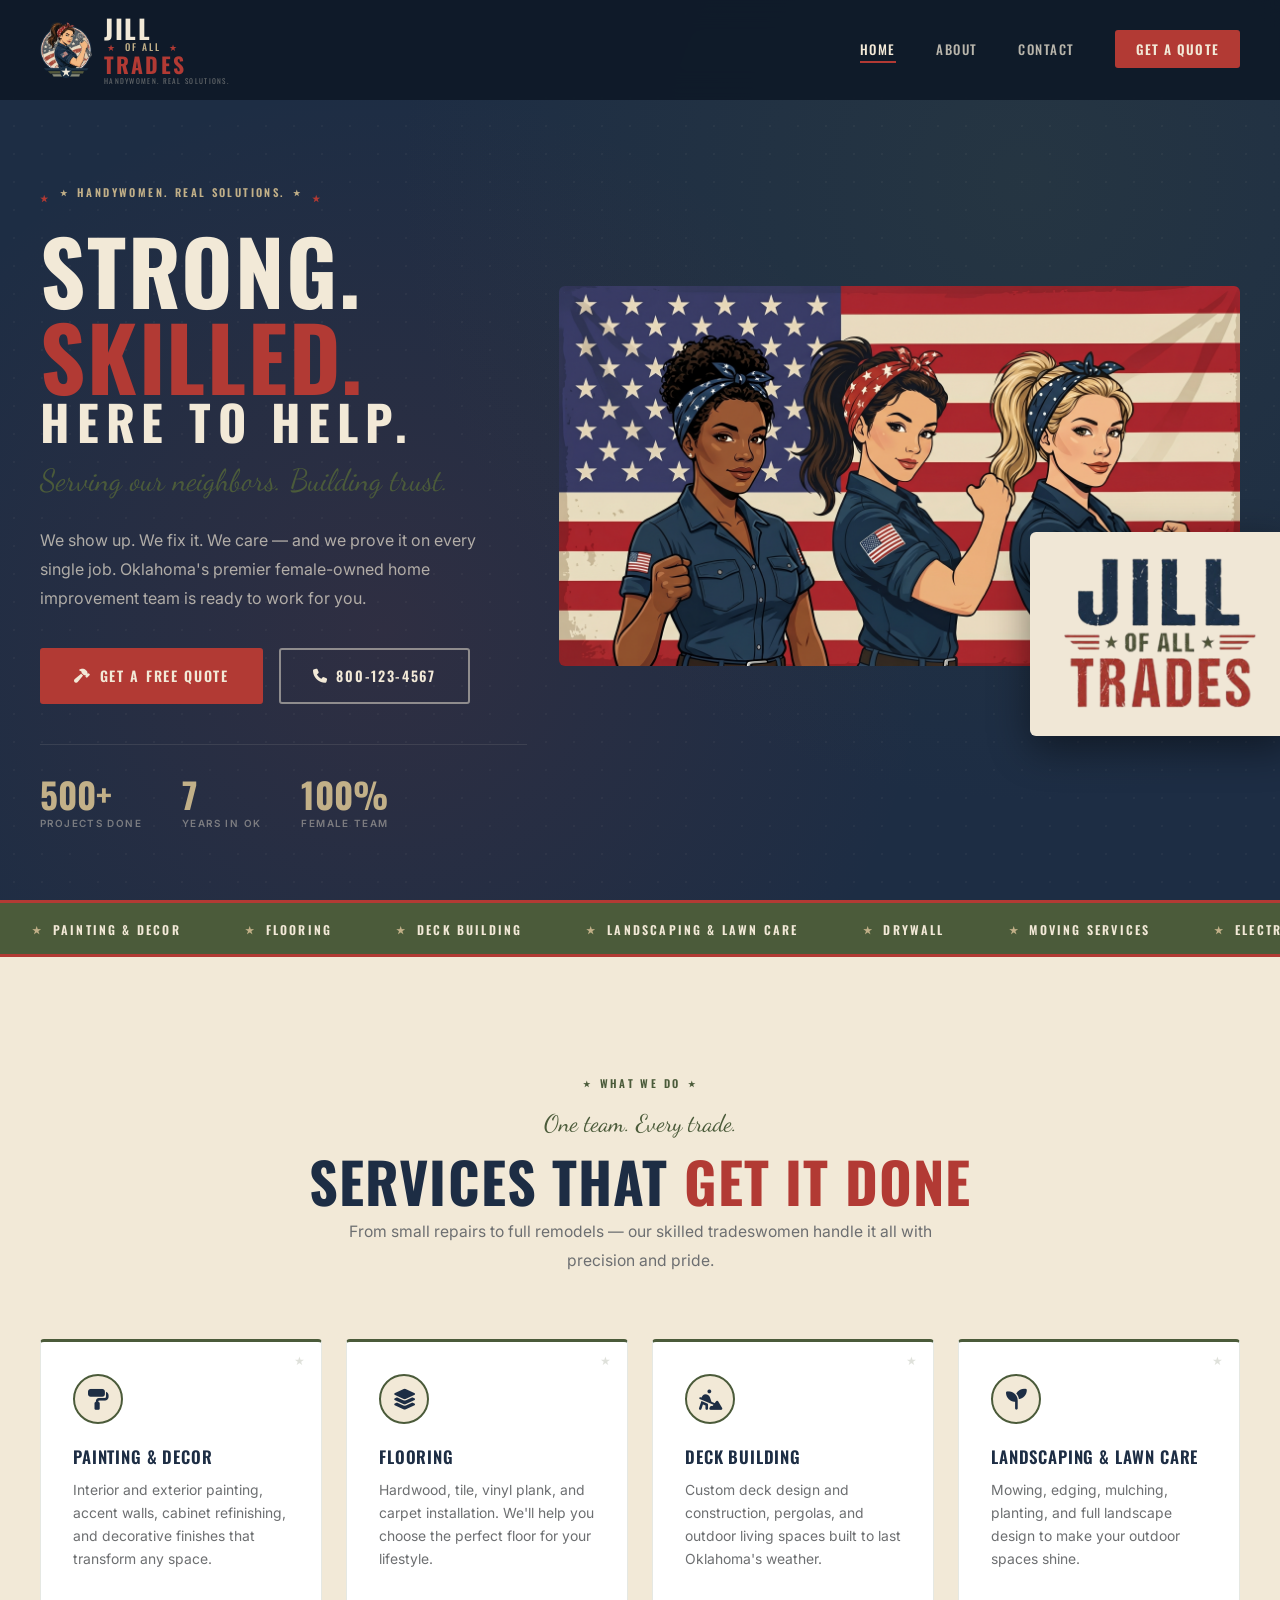
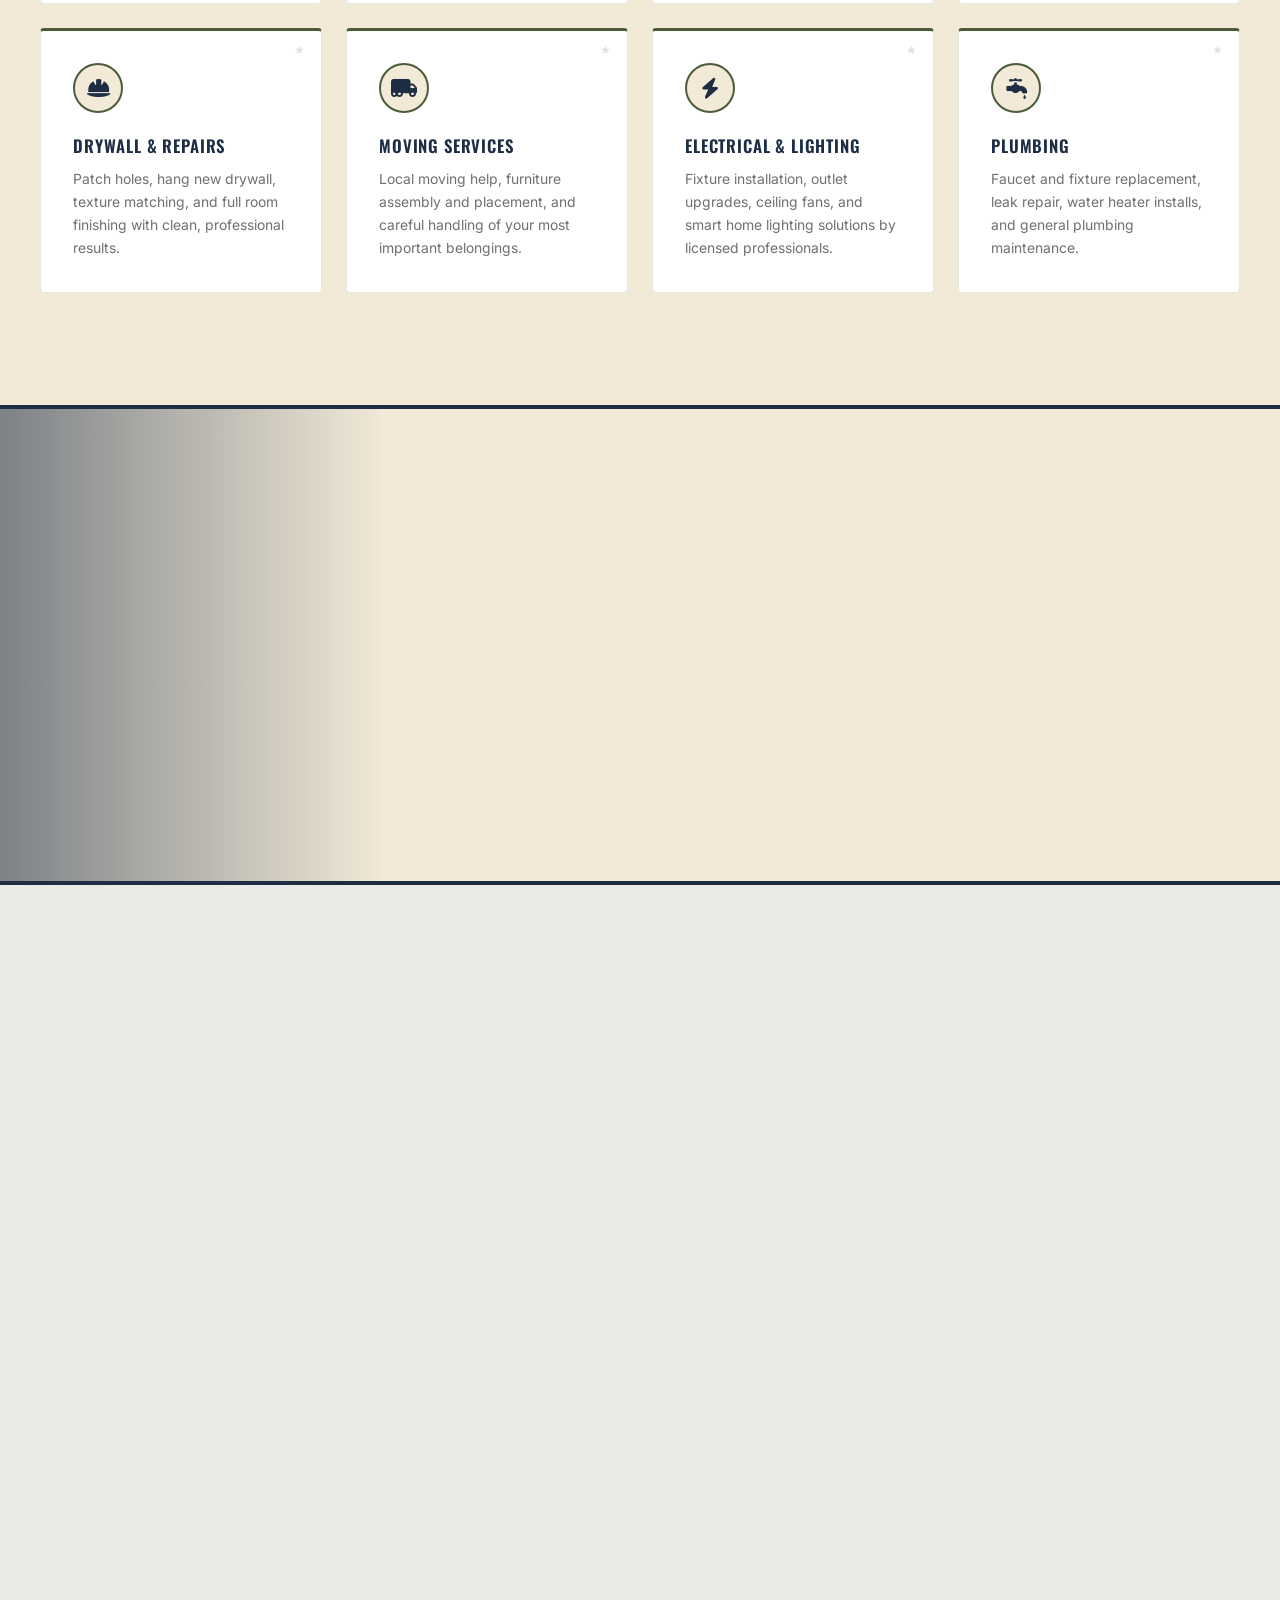
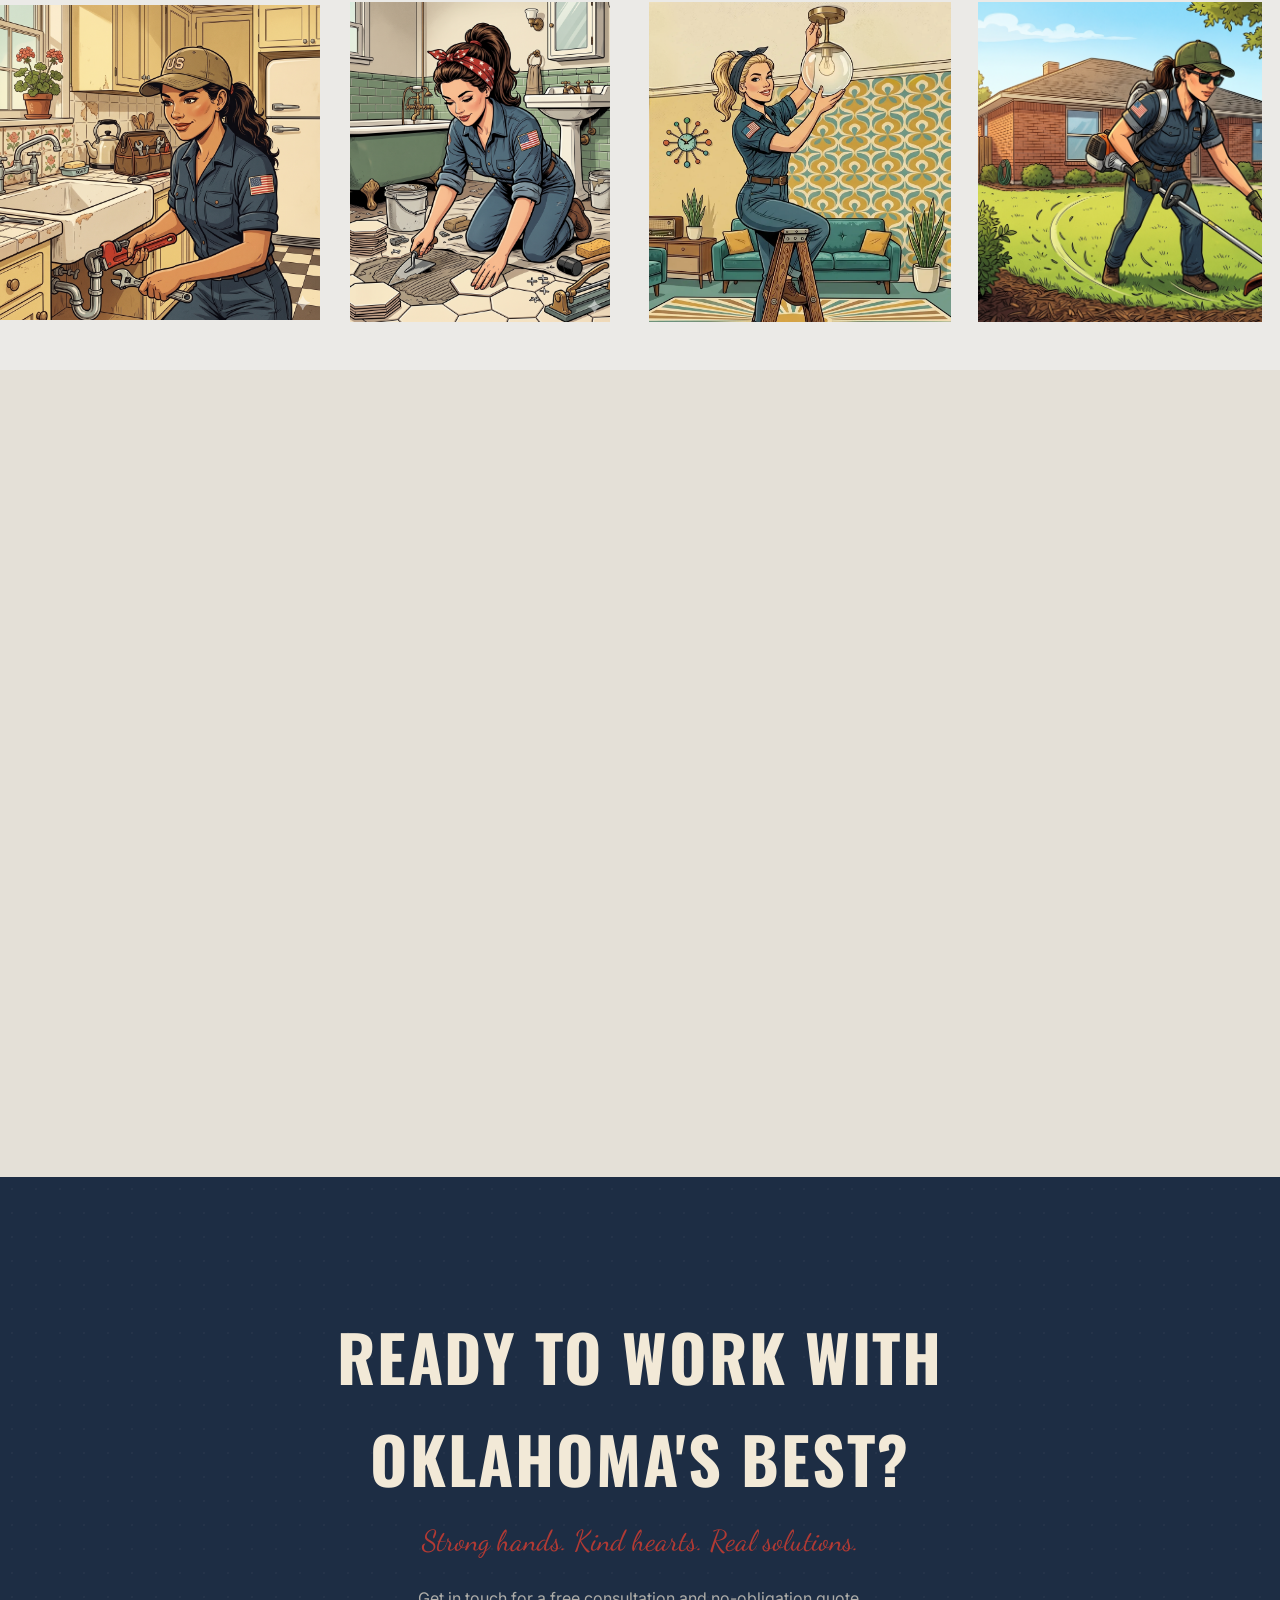
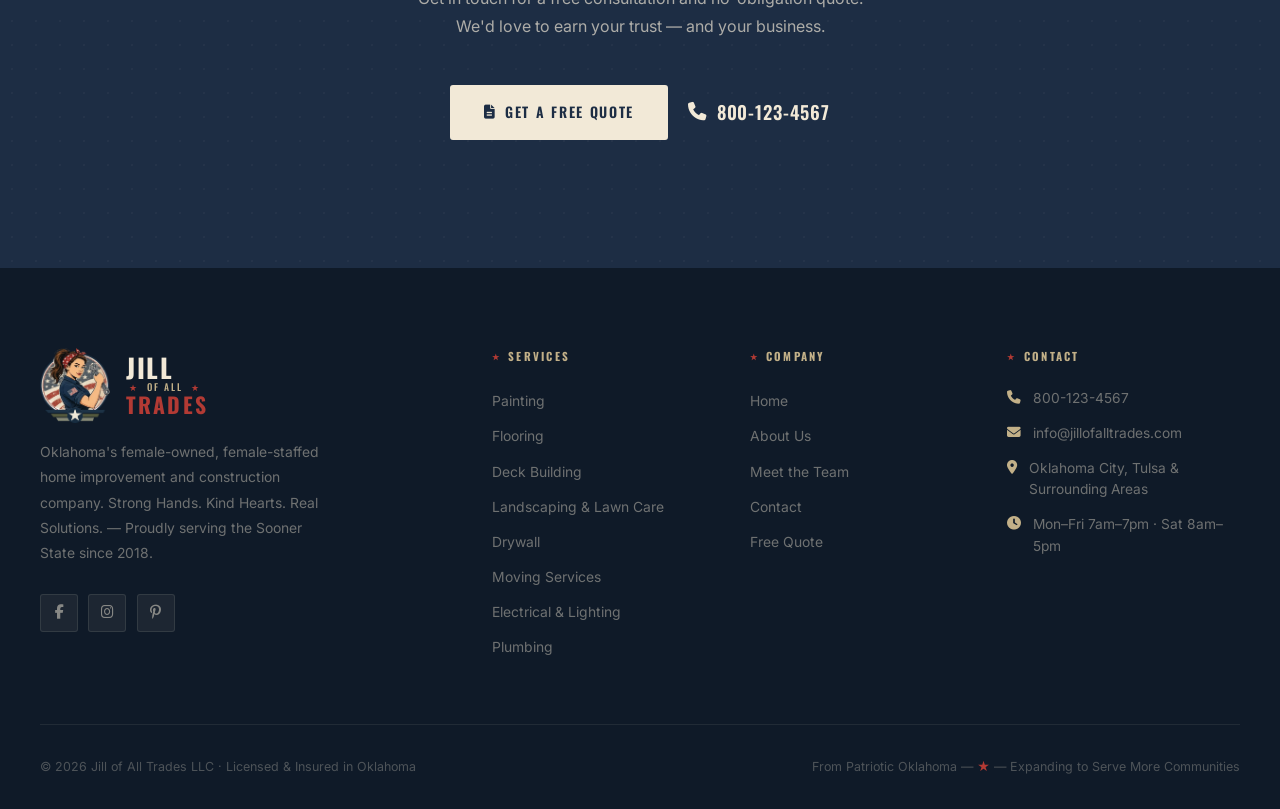
==== index.html @ 071dc2b2 "Initial commit — Jill of All Trades website Three-page static site (Home, About, Contact) with full " ====
<!DOCTYPE html>
<html lang="en">
<head>
  <meta charset="UTF-8">
  <meta name="viewport" content="width=device-width, initial-scale=1.0">
  <title>Jill of All Trades | Oklahoma's Female-Owned Home Improvement Company</title>
  <meta name="description" content="Oklahoma's female-owned, female-staffed home improvement and handywoman company. Painting, flooring, landscaping, electrical, and more. Strong Hands. Kind Hearts. Real Solutions.">
  <link rel="preconnect" href="https://fonts.googleapis.com">
  <link rel="preconnect" href="https://fonts.gstatic.com" crossorigin>
  <link href="https://fonts.googleapis.com/css2?family=Oswald:wght@400;500;600;700&family=Dancing+Script:wght@700&family=Inter:wght@300;400;500;600;700&display=swap" rel="stylesheet">
  <link rel="stylesheet" href="https://cdnjs.cloudflare.com/ajax/libs/font-awesome/6.5.0/css/all.min.css">
  <link rel="stylesheet" href="styles.css">
</head>
<body>

  <!-- NAV -->
  <nav id="navbar">
    <div class="nav-container">
      <div class="nav-brand">
        <img src="assets/Logo on Transparent.png" alt="Jill of All Trades" class="nav-logo-img">
        <a href="index.html" class="logo">
          <span class="logo-jill">JILL</span>
          <span class="logo-of-all"><span class="s">★</span> OF ALL <span class="s">★</span></span>
          <span class="logo-trades">TRADES</span>
          <span class="logo-tag">Handywomen. Real Solutions.</span>
        </a>
      </div>
      <button class="hamburger" id="hamburger" aria-label="Toggle menu">
        <span></span><span></span><span></span>
      </button>
      <ul class="nav-links" id="navLinks">
        <li><a href="index.html">Home</a></li>
        <li><a href="about.html">About</a></li>
        <li><a href="contact.html">Contact</a></li>
        <li><a href="contact.html" class="btn-nav">Get a Quote</a></li>
      </ul>
    </div>
  </nav>

  <!-- HERO -->
  <section class="hero">
    <div class="hero-inner">
      <div class="hero-text animate-on-scroll from-left">
        <div class="hero-eyebrow"><span class="section-label">Handywomen. Real Solutions.</span></div>
        <h1>Strong.<span class="r">Skilled.</span><span class="g">Here to Help.</span></h1>
        <div class="hero-script">Serving our neighbors. Building trust.</div>
        <p class="hero-sub">We show up. We fix it. We care — and we prove it on every single job. Oklahoma's premier female-owned home improvement team is ready to work for you.</p>
        <div class="hero-actions">
          <a href="contact.html" class="btn btn-primary"><i class="fa-solid fa-hammer"></i> Get a Free Quote</a>
          <a href="tel:8001234567" class="btn btn-outline"><i class="fa-solid fa-phone"></i> 800-123-4567</a>
        </div>
        <div class="hero-stats">
          <div class="hero-stat">
            <span class="num" data-target="500" data-suffix="+">500+</span>
            <span class="label">Projects Done</span>
          </div>
          <div class="hero-stat">
            <span class="num" data-target="7" data-suffix="">7</span>
            <span class="label">Years in OK</span>
          </div>
          <div class="hero-stat">
            <span class="num" data-target="100" data-suffix="%">100%</span>
            <span class="label">Female Team</span>
          </div>
        </div>
      </div>
      <div class="hero-image">
        <img src="assets/team.png" alt="Jill of All Trades — Handywomen. Real Solutions.">
        <img src="assets/Hero-2.png" alt="Jill of All Trades" class="hero-img-secondary">
      </div>
    </div>
  </section>

  <!-- TICKER -->
  <div class="ticker-wrap" aria-hidden="true">
    <div class="ticker-track">
      <span class="ticker-item"><span class="ticker-star">★</span> Painting &amp; Decor</span>
      <span class="ticker-item"><span class="ticker-star">★</span> Flooring</span>
      <span class="ticker-item"><span class="ticker-star">★</span> Deck Building</span>
      <span class="ticker-item"><span class="ticker-star">★</span> Landscaping &amp; Lawn Care</span>
      <span class="ticker-item"><span class="ticker-star">★</span> Drywall</span>
      <span class="ticker-item"><span class="ticker-star">★</span> Moving Services</span>
      <span class="ticker-item"><span class="ticker-star">★</span> Electrical &amp; Lighting</span>
      <span class="ticker-item"><span class="ticker-star">★</span> Plumbing</span>
      <span class="ticker-item"><span class="ticker-star">★</span> Painting &amp; Decor</span>
      <span class="ticker-item"><span class="ticker-star">★</span> Flooring</span>
      <span class="ticker-item"><span class="ticker-star">★</span> Deck Building</span>
      <span class="ticker-item"><span class="ticker-star">★</span> Landscaping &amp; Lawn Care</span>
      <span class="ticker-item"><span class="ticker-star">★</span> Drywall</span>
      <span class="ticker-item"><span class="ticker-star">★</span> Moving Services</span>
      <span class="ticker-item"><span class="ticker-star">★</span> Electrical &amp; Lighting</span>
      <span class="ticker-item"><span class="ticker-star">★</span> Plumbing</span>
    </div>
  </div>

  <!-- SERVICES -->
  <section class="section section-ivory" id="services">
    <div class="section-inner">
      <div class="section-header center animate-on-scroll">
        <span class="section-label">What We Do</span>
        <div class="section-script">One team. Every trade.</div>
        <h2 class="section-title">Services That <span class="accent">Get It Done</span></h2>
        <p class="section-desc">From small repairs to full remodels — our skilled tradeswomen handle it all with precision and pride.</p>
      </div>
      <div class="services-grid">
        <div class="service-card animate-on-scroll delay-1">
          <div class="service-icon"><i class="fa-solid fa-paint-roller"></i></div>
          <h3>Painting &amp; Decor</h3>
          <p>Interior and exterior painting, accent walls, cabinet refinishing, and decorative finishes that transform any space.</p>
        </div>
        <div class="service-card animate-on-scroll delay-2">
          <div class="service-icon"><i class="fa-solid fa-layer-group"></i></div>
          <h3>Flooring</h3>
          <p>Hardwood, tile, vinyl plank, and carpet installation. We'll help you choose the perfect floor for your lifestyle.</p>
        </div>
        <div class="service-card animate-on-scroll delay-3">
          <div class="service-icon"><i class="fa-solid fa-person-digging"></i></div>
          <h3>Deck Building</h3>
          <p>Custom deck design and construction, pergolas, and outdoor living spaces built to last Oklahoma's weather.</p>
        </div>
        <div class="service-card animate-on-scroll delay-4">
          <div class="service-icon"><i class="fa-solid fa-seedling"></i></div>
          <h3>Landscaping &amp; Lawn Care</h3>
          <p>Mowing, edging, mulching, planting, and full landscape design to make your outdoor spaces shine.</p>
        </div>
        <div class="service-card animate-on-scroll delay-1">
          <div class="service-icon"><i class="fa-solid fa-helmet-safety"></i></div>
          <h3>Drywall &amp; Repairs</h3>
          <p>Patch holes, hang new drywall, texture matching, and full room finishing with clean, professional results.</p>
        </div>
        <div class="service-card animate-on-scroll delay-2">
          <div class="service-icon"><i class="fa-solid fa-truck-moving"></i></div>
          <h3>Moving Services</h3>
          <p>Local moving help, furniture assembly and placement, and careful handling of your most important belongings.</p>
        </div>
        <div class="service-card animate-on-scroll delay-3">
          <div class="service-icon"><i class="fa-solid fa-bolt"></i></div>
          <h3>Electrical &amp; Lighting</h3>
          <p>Fixture installation, outlet upgrades, ceiling fans, and smart home lighting solutions by licensed professionals.</p>
        </div>
        <div class="service-card animate-on-scroll delay-4">
          <div class="service-icon"><i class="fa-solid fa-faucet-drip"></i></div>
          <h3>Plumbing</h3>
          <p>Faucet and fixture replacement, leak repair, water heater installs, and general plumbing maintenance.</p>
        </div>
      </div>
    </div>
  </section>

  <!-- SERVICE MASCOTS BAND -->
  <div class="mascots-band" style="background-image:url('assets/tile.png');">
    <div class="mascots-overlay"></div>
  </div>

  <!-- WHY US -->
  <section class="section section-navy" id="why" style="background:#EBEAE7;">
    <div class="section-inner">
      <div class="section-header center animate-on-scroll">
        <span class="section-label" style="color:#19283B;">Why Jill?</span>
        <div class="section-script" style="color:#19283B;">We're not just another contractor.</div>
        <h2 class="section-title"><span style="color:#484D33;">Strong Hands. </span><span class="accent">Kind Hearts.</span></h2>
        <p class="section-desc" style="color:#484D33;">Tired of contractors who ghost, overcharge, and talk over you? We're different — and we prove it on every single job.</p>
      </div>
      <div class="pillars-grid">
        <div class="pillar animate-on-scroll delay-1">
          <div class="pillar-icon"><i class="fa-solid fa-shield-heart"></i></div>
          <h3 style="color:#19283B;">We Show Up</h3>
          <p style="color:#484D33;">On time, every time. No ghosting, no excuses. When Jill commits, Jill delivers — that's our promise to every neighbor we serve.</p>
        </div>
        <div class="pillar animate-on-scroll delay-2">
          <div class="pillar-icon"><i class="fa-solid fa-award"></i></div>
          <h3 style="color:#19283B;">We Fix It Right</h3>
          <p style="color:#484D33;">Skilled, trained tradeswomen who take deep pride in precision work. Quality isn't a bonus — it's our baseline.</p>
        </div>
        <div class="pillar animate-on-scroll delay-3">
          <div class="pillar-icon"><i class="fa-solid fa-star"></i></div>
          <h3 style="color:#19283B;">We Care</h3>
          <p style="color:#484D33;">Honest quotes, clear timelines, zero surprises. We treat your home and your budget with genuine respect.</p>
        </div>
      </div>
    </div>
  </section>

  <!-- PHOTO STRIP -->
  <div class="photo-strip" aria-hidden="true">
    <div class="photo-item">
      <img src="assets/plumbing repairs.png" alt="Plumbing Repairs" loading="lazy">
      <div class="photo-overlay"><span>Plumbing Repairs</span></div>
    </div>
    <div class="photo-item">
      <img src="assets/construction.png" alt="Construction &amp; Remodeling" loading="lazy">
      <div class="photo-overlay"><span>Construction &amp; Remodeling</span></div>
    </div>
    <div class="photo-item">
      <img src="assets/elec.png" alt="Lighting &amp; Electrical" loading="lazy">
      <div class="photo-overlay"><span>Lighting &amp; Electrical</span></div>
    </div>
    <div class="photo-item">
      <img src="assets/landscape image 2.png" alt="Landscaping &amp; Mowing" loading="lazy">
      <div class="photo-overlay"><span>Landscaping &amp; Mowing</span></div>
    </div>
  </div>

  <!-- TESTIMONIALS -->
  <section class="section testimonials-section" id="reviews" style="background:#E4E0D7;">
    <div class="section-inner">
      <div class="section-header center animate-on-scroll">
        <span class="section-label">Reviews</span>
        <div class="section-script">Don't take our word for it.</div>
        <h2 class="section-title">Oklahoma <span class="accent">Loves</span> Jill</h2>
        <p class="section-desc">Real reviews from real neighbors. We earn every star.</p>
      </div>
      <div class="testimonials-grid">
        <div class="testimonial-card animate-on-scroll delay-1">
          <div class="stars">★★★★★</div>
          <blockquote>"I hired Jill of All Trades to repaint my entire house interior and refinish my kitchen cabinets. The team was on time every single day, cleaned up after themselves, and the results were absolutely stunning. I'll never call anyone else."</blockquote>
          <div class="testimonial-author">
            <div class="author-avatar">SR</div>
            <div class="author-info">
              <div class="name">Sandra R.</div>
              <div class="location">Edmond, OK</div>
            </div>
          </div>
        </div>
        <div class="testimonial-card animate-on-scroll delay-2">
          <div class="stars">★★★★★</div>
          <blockquote>"As a single woman, I always felt talked down to by contractors. Not with Jill's team. They explained everything, gave me a fair quote, and did incredible work on my deck and landscaping. I felt respected from start to finish."</blockquote>
          <div class="testimonial-author">
            <div class="author-avatar">TM</div>
            <div class="author-info">
              <div class="name">Tanya M.</div>
              <div class="location">Oklahoma City, OK</div>
            </div>
          </div>
        </div>
        <div class="testimonial-card animate-on-scroll delay-3">
          <div class="stars">★★★★★</div>
          <blockquote>"My 78-year-old mother needed a lot of repairs done after a pipe burst. Jill of All Trades came out the next day, handled everything — plumbing, drywall, flooring — and treated my mom like family. These women are the real deal."</blockquote>
          <div class="testimonial-author">
            <div class="author-avatar">KL</div>
            <div class="author-info">
              <div class="name">Kevin L.</div>
              <div class="location">Norman, OK</div>
            </div>
          </div>
        </div>
      </div>
    </div>
  </section>

  <!-- CTA BANNER -->
  <section class="cta-banner">
    <div class="cta-banner-bg cta-banner-bg--home" style="background-image:url('assets/bottom banner.png');"></div>
    <div class="section-inner">
      <div class="cta-banner-content animate-on-scroll">
        <h2>Ready to Work With<br>Oklahoma's Best?</h2>
        <span class="cta-script" style="color:var(--red);">Strong hands. Kind hearts. Real solutions.</span>
        <p>Get in touch for a free consultation and no-obligation quote. We'd love to earn your trust — and your business.</p>
        <div class="cta-actions">
          <a href="contact.html" class="btn btn-ivory"><i class="fa-solid fa-file-lines"></i> Get a Free Quote</a>
          <a href="tel:8001234567" class="phone-link"><i class="fa-solid fa-phone"></i> 800-123-4567</a>
        </div>
      </div>
    </div>
  </section>

  <!-- FOOTER -->
  <footer>
    <div class="footer-inner">
      <div class="footer-grid">
        <div class="footer-brand">
          <div class="footer-logo-row">
            <img src="assets/Logo on Transparent.png" alt="Jill of All Trades" class="footer-brand-img">
            <a href="index.html" class="logo">
              <span class="logo-jill">JILL</span>
              <span class="logo-of-all"><span class="s">★</span> OF ALL <span class="s">★</span></span>
              <span class="logo-trades">TRADES</span>
            </a>
          </div>
          <p>Oklahoma's female-owned, female-staffed home improvement and construction company. Strong Hands. Kind Hearts. Real Solutions. — Proudly serving the Sooner State since 2018.</p>
          <div class="social-links">
            <a href="#" class="social-link" aria-label="Facebook"><i class="fab fa-facebook-f"></i></a>
            <a href="#" class="social-link" aria-label="Instagram"><i class="fab fa-instagram"></i></a>
            <a href="#" class="social-link" aria-label="Pinterest"><i class="fab fa-pinterest-p"></i></a>
          </div>
        </div>
        <div class="footer-col">
          <h4>Services</h4>
          <ul>
            <li><a href="contact.html">Painting</a></li>
            <li><a href="contact.html">Flooring</a></li>
            <li><a href="contact.html">Deck Building</a></li>
            <li><a href="contact.html">Landscaping &amp; Lawn Care</a></li>
            <li><a href="contact.html">Drywall</a></li>
            <li><a href="contact.html">Moving Services</a></li>
            <li><a href="contact.html">Electrical &amp; Lighting</a></li>
            <li><a href="contact.html">Plumbing</a></li>
          </ul>
        </div>
        <div class="footer-col">
          <h4>Company</h4>
          <ul>
            <li><a href="index.html">Home</a></li>
            <li><a href="about.html">About Us</a></li>
            <li><a href="about.html#team">Meet the Team</a></li>
            <li><a href="contact.html">Contact</a></li>
            <li><a href="contact.html">Free Quote</a></li>
          </ul>
        </div>
        <div class="footer-col">
          <h4>Contact</h4>
          <div class="footer-contact-item"><i class="fa-solid fa-phone"></i><a href="tel:8001234567">800-123-4567</a></div>
          <div class="footer-contact-item"><i class="fa-solid fa-envelope"></i><a href="mailto:info@jillofalltrades.com">info@jillofalltrades.com</a></div>
          <div class="footer-contact-item"><i class="fa-solid fa-location-dot"></i><span>Oklahoma City, Tulsa &amp; Surrounding Areas</span></div>
          <div class="footer-contact-item"><i class="fa-solid fa-clock"></i><span>Mon–Fri 7am–7pm · Sat 8am–5pm</span></div>
        </div>
      </div>
      <div class="footer-bottom">
        <p>© 2026 Jill of All Trades LLC · Licensed &amp; Insured in Oklahoma</p>
        <p>From Patriotic Oklahoma — <span style="color:var(--red)">★</span> — Expanding to Serve More Communities</p>
      </div>
    </div>
  </footer>

  <script src="script.js"></script>
</body>
</html>
---- styles.css ----
@import url('https://fonts.googleapis.com/css2?family=Oswald:wght@400;500;600;700&family=Dancing+Script:wght@700&family=Inter:wght@300;400;500;600;700&display=swap');

:root {
  --red:       #B23A34;
  --red-dark:  #8E2E29;
  --navy:      #1D2D44;
  --navy-dark: #0F1A28;
  --green:     #4B5B3A;
  --green-dk:  #374428;
  --ivory:     #F2E9D7;
  --sand:      #C2B088;
  --gray:      #6D6F71;
  --white:     #FFFFFF;
  --dark:      #1A1A1A;
  --radius: 4px;
  --shadow: 0 4px 20px rgba(0,0,0,0.14);
  --shadow-lg: 0 12px 40px rgba(0,0,0,0.24);
  --transition: all 0.32s cubic-bezier(0.4, 0, 0.2, 1);
}

*, *::before, *::after { margin: 0; padding: 0; box-sizing: border-box; }
html { scroll-behavior: smooth; }
body { font-family: 'Inter', sans-serif; color: var(--dark); background: var(--ivory); overflow-x: hidden; line-height: 1.6; }

@keyframes kenBurns { from { transform:scale(1.08); } to { transform:scale(1); } }

/* ===== ANIMATIONS ===== */
@keyframes fadeInUp   { from { opacity:0; transform:translateY(36px); } to { opacity:1; transform:translateY(0); } }
@keyframes fadeInLeft { from { opacity:0; transform:translateX(-40px); } to { opacity:1; transform:translateX(0); } }
@keyframes fadeInRight{ from { opacity:0; transform:translateX(40px); } to { opacity:1; transform:translateX(0); } }
@keyframes ticker     { from { transform:translateX(0); } to { transform:translateX(-50%); } }
@keyframes float      { 0%,100%{transform:translateY(0);} 50%{transform:translateY(-8px);} }

.animate-on-scroll { opacity:0; transform:translateY(36px); transition: opacity .75s ease, transform .75s ease; }
.animate-on-scroll.animated { opacity:1; transform:translateY(0); }
.animate-on-scroll.from-left  { transform:translateX(-40px); }
.animate-on-scroll.from-right { transform:translateX(40px); }
.animate-on-scroll.from-left.animated,
.animate-on-scroll.from-right.animated { transform:translateX(0); }
.delay-1{transition-delay:.1s} .delay-2{transition-delay:.2s} .delay-3{transition-delay:.3s}
.delay-4{transition-delay:.45s} .delay-5{transition-delay:.6s}

/* ===== DECORATIVE ===== */
.star-divider {
  display:flex; align-items:center; gap:.75rem;
  color:var(--sand); margin:1.5rem 0;
}
.star-divider::before,.star-divider::after { content:''; flex:1; height:1px; background:currentColor; opacity:.4; }
.star-divider span { font-family:'Oswald',sans-serif; font-size:.72rem; letter-spacing:.2em; white-space:nowrap; text-transform:uppercase; }

/* ===== NAVIGATION ===== */
#navbar { position:fixed; top:0; left:0; right:0; z-index:9999; transition:var(--transition); background:rgba(15,26,40,.92); backdrop-filter:blur(14px); }
.nav-container { max-width:1320px; margin:0 auto; padding:1rem 2.5rem; display:flex; align-items:center; justify-content:space-between; transition:padding .3s; }
#navbar.scrolled .nav-container { padding:.75rem 2.5rem; }
#navbar.scrolled { background:rgba(15,26,40,.98); box-shadow:0 2px 24px rgba(0,0,0,.4); }

.nav-brand { display:flex; align-items:center; gap:.75rem; }
.nav-logo-img { width:52px; height:auto; object-fit:contain; flex-shrink:0; }
.logo { display:flex; flex-direction:column; line-height:1; text-decoration:none; gap:1px; }
.logo-jill   { font-family:'Oswald',sans-serif; font-size:1.65rem; font-weight:700; color:var(--ivory); letter-spacing:.06em; line-height:1; }
.logo-of-all { font-family:'Oswald',sans-serif; font-size:.6rem; font-weight:500; color:var(--sand); letter-spacing:.22em; text-transform:uppercase; }
.logo-of-all .s { color:var(--red); margin:0 .2rem; font-size:.55rem; }
.logo-trades { font-family:'Oswald',sans-serif; font-size:1.35rem; font-weight:700; color:var(--red); letter-spacing:.1em; line-height:1; }
.logo-tag    { font-family:'Oswald',sans-serif; font-size:.45rem; color:rgba(242,233,215,.38); letter-spacing:.18em; text-transform:uppercase; }

.nav-links { list-style:none; display:flex; align-items:center; gap:2.5rem; }
.nav-links a { color:rgba(242,233,215,.75); text-decoration:none; font-family:'Oswald',sans-serif; font-size:.82rem; font-weight:500; letter-spacing:.12em; text-transform:uppercase; transition:color .3s; position:relative; }
.nav-links a::after { content:''; position:absolute; bottom:-4px; left:0; width:0; height:2px; background:var(--red); transition:width .3s; }
.nav-links a:hover,.nav-links a.active { color:var(--ivory); }
.nav-links a:hover::after,.nav-links a.active::after { width:100%; }
.btn-nav { background:var(--red)!important; color:var(--ivory)!important; padding:.55rem 1.3rem!important; border-radius:3px!important; font-family:'Oswald',sans-serif!important; font-weight:600!important; letter-spacing:.1em!important; }
.btn-nav:hover { background:var(--red-dark)!important; }
.btn-nav::after { display:none!important; }

.hamburger { display:none; flex-direction:column; gap:5px; background:none; border:none; cursor:pointer; padding:5px; z-index:10001; }
.hamburger span { display:block; width:26px; height:2px; background:var(--ivory); transition:var(--transition); transform-origin:center; }
.hamburger.open span:nth-child(1){transform:translateY(7px) rotate(45deg);}
.hamburger.open span:nth-child(2){opacity:0;}
.hamburger.open span:nth-child(3){transform:translateY(-7px) rotate(-45deg);}

/* ===== BUTTONS ===== */
.btn { display:inline-flex; align-items:center; gap:.5rem; padding:.9rem 2rem; font-family:'Oswald',sans-serif; font-weight:600; font-size:.88rem; letter-spacing:.12em; text-transform:uppercase; text-decoration:none; border-radius:3px; transition:var(--transition); cursor:pointer; border:2px solid transparent; }
.btn-primary { background:var(--red); color:var(--ivory); border-color:var(--red); }
.btn-primary:hover { background:var(--red-dark); border-color:var(--red-dark); transform:translateY(-2px); box-shadow:0 6px 20px rgba(178,58,52,.35); }
.btn-outline  { background:transparent; color:var(--ivory); border-color:rgba(242,233,215,.5); }
.btn-outline:hover  { background:var(--ivory); color:var(--navy); border-color:var(--ivory); transform:translateY(-2px); }
.btn-green    { background:var(--green); color:var(--ivory); border-color:var(--green); }
.btn-green:hover    { background:var(--green-dk); transform:translateY(-2px); }
.btn-ivory    { background:var(--ivory); color:var(--navy); border-color:var(--ivory); }
.btn-ivory:hover    { background:var(--sand); border-color:var(--sand); transform:translateY(-2px); }
.cta-banner .btn-ivory:hover { background:var(--red); border-color:var(--red); color:var(--ivory); }

/* ===== HERO ===== */
.hero { position:relative; min-height:100vh; background:var(--navy); display:flex; align-items:center; overflow:hidden; }
.hero::before { content:''; position:absolute; inset:0; background-image:radial-gradient(circle,rgba(242,233,215,.04) 1px,transparent 1px),radial-gradient(circle at 30% 70%,rgba(178,58,52,.12) 0%,transparent 50%),radial-gradient(circle at 80% 20%,rgba(75,91,58,.18) 0%,transparent 50%); background-size:28px 28px,100% 100%,100% 100%; pointer-events:none; }

.hero-inner { position:relative; z-index:2; max-width:1320px; margin:0 auto; padding:100px 2.5rem 3rem; display:grid; grid-template-columns:1fr 1.4fr; align-items:center; gap:2rem; width:100%; }

.hero-eyebrow { font-family:'Oswald',sans-serif; font-size:.7rem; font-weight:600; letter-spacing:.25em; text-transform:uppercase; color:var(--sand); margin-top:4rem; margin-bottom:.75rem; display:flex; align-items:center; gap:.6rem; animation:fadeInLeft .8s ease forwards; }
.hero-eyebrow .section-label { color:var(--sand); }
.hero-eyebrow::before,.hero-eyebrow::after { content:'★'; color:var(--red); font-size:.55rem; }

.hero h1 { font-family:'Oswald',sans-serif; font-size:clamp(3rem,7vw,5.5rem); font-weight:700; color:var(--ivory); line-height:.98; text-transform:uppercase; letter-spacing:.02em; margin-bottom:.75rem; animation:fadeInLeft .9s ease .1s both; }
.hero h1 .r { color:var(--red); display:block; }
.hero h1 .g { color:var(--ivory); display:block; font-size:.55em; letter-spacing:.14em; }

.hero-script { font-family:'Dancing Script',cursive; font-size:clamp(1.3rem,2.8vw,1.9rem); color:var(--green); margin-bottom:1.25rem; animation:fadeInLeft .9s ease .2s both; }
.hero-sub    { font-size:1rem; color:rgba(242,233,215,.68); line-height:1.8; max-width:460px; margin-bottom:2.25rem; animation:fadeInLeft .9s ease .3s both; }
.hero-actions{ display:flex; gap:1rem; flex-wrap:wrap; animation:fadeInLeft .9s ease .4s both; }

.hero-stats { display:flex; gap:2.5rem; margin-top:2.5rem; padding-top:2rem; border-top:1px solid rgba(242,233,215,.1); animation:fadeInLeft .9s ease .55s both; }
.hero-stat .num   { display:block; font-family:'Oswald',sans-serif; font-size:2.2rem; font-weight:700; color:var(--sand); line-height:1; }
.hero-stat .label { display:block; font-size:.62rem; font-weight:600; letter-spacing:.14em; text-transform:uppercase; color:rgba(242,233,215,.42); margin-top:.25rem; }

.hero-image { position:relative; display:flex; justify-content:center; align-items:flex-end; animation:fadeInRight 1s ease .15s both; overflow:visible; border-radius:6px; }
.hero-image img { width:100%; max-width:850px; object-fit:contain; height:auto; display:block; border-radius:6px; }
.hero-img-secondary { position:absolute !important; bottom:-70px !important; right:-50px !important; width:52% !important; max-width:260px !important; height:auto !important; object-fit:contain !important; object-position:initial !important; border-radius:10px; box-shadow:0 12px 40px rgba(0,0,0,.45); z-index:3; }

/* ===== TICKER ===== */
.ticker-wrap { background:var(--green); padding:.8rem 0; overflow:hidden; white-space:nowrap; border-top:3px solid var(--red); border-bottom:3px solid var(--red); }
.ticker-track { display:inline-flex; animation:ticker 32s linear infinite; }
.ticker-track:hover { animation-play-state:paused; }
.ticker-item { display:inline-flex; align-items:center; gap:.6rem; font-family:'Oswald',sans-serif; font-size:.76rem; font-weight:600; letter-spacing:.18em; text-transform:uppercase; color:var(--ivory); padding:0 2rem; }
.ticker-star { color:var(--sand); font-size:.65rem; }

/* ===== SECTION LAYOUT ===== */
.section { padding:7rem 0; }
.section-inner { max-width:1320px; margin:0 auto; padding:0 2.5rem; }

.section-label { display:inline-flex; align-items:center; gap:.45rem; font-family:'Oswald',sans-serif; font-size:.68rem; font-weight:600; letter-spacing:.22em; text-transform:uppercase; color:var(--green); margin-bottom:.75rem; }
.section-label::before,.section-label::after { content:'★'; font-size:.52rem; }

.section-title  { font-family:'Oswald',sans-serif; font-size:clamp(2.2rem,4.5vw,3.5rem); font-weight:700; color:var(--navy); line-height:1.06; text-transform:uppercase; letter-spacing:.02em; margin-bottom:.5rem; }
.section-title .accent { color:var(--red); }
.section-script { font-family:'Dancing Script',cursive; font-size:clamp(1.1rem,2.2vw,1.5rem); color:var(--green); margin-bottom:.5rem; }
.section-desc   { font-size:.98rem; color:var(--gray); max-width:600px; line-height:1.82; }
.section-header { margin-bottom:4rem; }
.section-header.center { text-align:center; }
.section-header.center .section-desc { margin:0 auto; }

.section-navy .section-title  { color:var(--ivory); }
.section-navy .section-desc   { color:rgba(242,233,215,.58); }
.section-navy .section-label  { color:var(--sand); }
.section-navy .section-label::before,.section-navy .section-label::after { color:var(--red); }
.section-navy .section-script { color:var(--sand); }
.section-ivory { background:var(--ivory); }
.section-light  { background:#EDE5CF; }

/* ===== SERVICES GRID ===== */
.services-grid { display:grid; grid-template-columns:repeat(auto-fill,minmax(270px,1fr)); gap:1.5rem; }
.service-card { background:white; border-radius:var(--radius); padding:2rem; border:1px solid rgba(75,91,58,.14); border-top:3px solid var(--green); transition:var(--transition); position:relative; overflow:hidden; }
.service-card::after { content:'★'; position:absolute; top:.75rem; right:1rem; font-size:.65rem; color:rgba(75,91,58,.18); transition:var(--transition); }
.service-card:hover { transform:translateY(-6px); box-shadow:var(--shadow-lg); border-top-color:var(--red); }
.service-card:hover::after { color:var(--red); }
.service-icon { width:50px; height:50px; background:var(--ivory); border:2px solid var(--green); border-radius:50%; display:flex; align-items:center; justify-content:center; font-size:1.3rem; color:var(--navy); margin-bottom:1.25rem; transition:var(--transition); }
.service-card:hover .service-icon { background:var(--red); border-color:var(--red); color:var(--ivory); }
.service-card h3 { font-family:'Oswald',sans-serif; font-size:1.05rem; font-weight:600; color:var(--navy); margin-bottom:.5rem; text-transform:uppercase; letter-spacing:.05em; }
.service-card p  { font-size:.87rem; color:var(--gray); line-height:1.65; }

/* ===== MASCOTS BAND ===== */
.mascots-band { position:relative; min-height:480px; overflow:hidden; border-top:4px solid var(--navy); border-bottom:4px solid var(--navy); background-size:100% auto; background-position:center center; background-attachment:fixed; }
.mascots-overlay { position:absolute; inset:0; background:linear-gradient(to right,rgba(29,45,68,.55) 0%,transparent 30%); pointer-events:none; }

/* ===== WHY US ===== */
.pillars-grid { display:grid; grid-template-columns:repeat(3,1fr); gap:3rem; }
.pillar { text-align:center; }
.pillar-icon { width:80px; height:80px; border-radius:50%; background:rgba(242,233,215,.07); border:2px solid rgba(194,176,136,.38); display:flex; align-items:center; justify-content:center; font-size:1.9rem; color:var(--sand); margin:0 auto 1.5rem; transition:var(--transition); position:relative; }
.pillar:hover .pillar-icon { background:rgba(194,176,136,.15); border-color:var(--sand); transform:scale(1.08); }
.pillar h3 { font-family:'Oswald',sans-serif; font-size:1.22rem; font-weight:700; color:var(--ivory); margin-bottom:.75rem; text-transform:uppercase; letter-spacing:.05em; }
.pillar p  { font-size:.89rem; color:rgba(242,233,215,.56); line-height:1.78; }

/* ===== PHOTO STRIP ===== */
.photo-strip { display:grid; grid-template-columns:repeat(4,1fr); overflow:hidden; padding-bottom:3rem; background:#EBEAE7; }
.photo-item { position:relative; overflow:hidden; cursor:pointer; background:#EBEAE7; height:320px; }
.photo-item img { width:100%; height:100%; object-fit:contain; transition:transform .6s ease; display:block; }
.photo-item:hover img { transform:scale(1.1); }
.photo-overlay { position:absolute; inset:0; background:linear-gradient(to top,rgba(29,45,68,.88) 0%,transparent 50%); opacity:0; transition:opacity .4s; display:flex; align-items:flex-end; padding:1.25rem 1.5rem; }
.photo-item:hover .photo-overlay { opacity:1; }
.photo-overlay span { color:var(--ivory); font-family:'Oswald',sans-serif; font-size:.9rem; font-weight:600; letter-spacing:.12em; text-transform:uppercase; }

/* ===== TESTIMONIALS ===== */
.testimonials-section { background:var(--ivory); }
.testimonials-grid { display:grid; grid-template-columns:repeat(3,1fr); gap:2rem; }
.testimonial-card { background:white; border-radius:var(--radius); padding:2.25rem 2rem; border:1px solid rgba(75,91,58,.12); border-top:3px solid var(--red); box-shadow:0 2px 12px rgba(0,0,0,.06); transition:var(--transition); position:relative; }
.testimonial-card::before { content:'"'; position:absolute; top:1rem; right:1.5rem; font-size:5rem; color:var(--ivory); font-family:Georgia,serif; line-height:1; }
.testimonial-card:hover { transform:translateY(-5px); box-shadow:var(--shadow); }
.stars { color:var(--red); font-size:.9rem; letter-spacing:.08em; margin-bottom:1rem; }
.testimonial-card blockquote { font-size:.9rem; color:#555; line-height:1.8; font-style:italic; margin-bottom:1.5rem; position:relative; z-index:1; }
.testimonial-author { display:flex; align-items:center; gap:.85rem; }
.author-avatar { width:44px; height:44px; border-radius:50%; background:linear-gradient(135deg,var(--navy),var(--green)); display:flex; align-items:center; justify-content:center; color:var(--ivory); font-family:'Oswald',sans-serif; font-weight:700; font-size:.9rem; flex-shrink:0; }
.author-info .name     { font-family:'Oswald',sans-serif; font-weight:600; font-size:.95rem; color:var(--navy); letter-spacing:.05em; }
.author-info .location { font-size:.78rem; color:var(--gray); margin-top:2px; }

/* ===== CTA BANNER ===== */
.cta-banner { position:relative; padding:8rem 0; overflow:hidden; background:var(--navy); }
.cta-banner-bg { position:absolute; inset:0; background-size:cover; background-position:center; background-attachment:fixed; opacity:.2; }
.cta-banner::before { content:''; position:absolute; inset:0; background-image:radial-gradient(circle,rgba(242,233,215,.035) 1px,transparent 1px); background-size:24px 24px; pointer-events:none; }
.cta-banner-content { position:relative; z-index:2; text-align:center; }
.cta-banner-content h2 { font-family:'Oswald',sans-serif; font-size:clamp(2.5rem,5vw,4rem); font-weight:700; color:var(--ivory); text-transform:uppercase; letter-spacing:.03em; margin-bottom:.5rem; }
.cta-script { font-family:'Dancing Script',cursive; font-size:clamp(1.2rem,2.5vw,1.8rem); color:var(--sand); margin-bottom:1.25rem; display:block; }
.cta-banner-content p { font-size:1rem; color:rgba(242,233,215,.68); max-width:480px; margin:0 auto 2.75rem; line-height:1.78; }
.cta-actions { display:flex; gap:1.25rem; justify-content:center; flex-wrap:wrap; align-items:center; }
.phone-link { display:inline-flex; align-items:center; gap:.6rem; color:var(--ivory); text-decoration:none; font-family:'Oswald',sans-serif; font-size:1.15rem; font-weight:600; letter-spacing:.05em; transition:color .3s; }
.phone-link:hover { color:var(--sand); }

/* ===== FOOTER ===== */
footer { background:var(--navy-dark); color:var(--ivory); padding:5rem 0 2rem; }
.footer-inner { max-width:1320px; margin:0 auto; padding:0 2.5rem; }
.footer-grid { display:grid; grid-template-columns:2fr 1fr 1fr 1.2fr; gap:4rem; margin-bottom:4rem; }
.footer-logo-row { display:flex; align-items:center; gap:1rem; margin-bottom:1.1rem; }
.footer-brand-img { width:70px; height:auto; object-fit:contain; flex-shrink:0; }
.footer-brand .logo { margin-bottom:0; }
.footer-brand p { font-size:.87rem; color:rgba(242,233,215,.42); line-height:1.8; max-width:280px; margin-bottom:1.75rem; }
.social-links { display:flex; gap:.65rem; }
.social-link { width:38px; height:38px; border-radius:3px; background:rgba(242,233,215,.06); border:1px solid rgba(242,233,215,.1); display:flex; align-items:center; justify-content:center; color:rgba(242,233,215,.5); text-decoration:none; font-size:.9rem; transition:var(--transition); }
.social-link:hover { background:var(--red); border-color:var(--red); color:var(--ivory); transform:translateY(-2px); }
.footer-col h4 { font-family:'Oswald',sans-serif; font-size:.7rem; font-weight:700; letter-spacing:.2em; text-transform:uppercase; color:var(--sand); margin-bottom:1.4rem; display:flex; align-items:center; gap:.45rem; }
.footer-col h4::before { content:'★'; color:var(--red); font-size:.52rem; }
.footer-col ul { list-style:none; display:flex; flex-direction:column; gap:.6rem; }
.footer-col ul a { color:rgba(242,233,215,.42); text-decoration:none; font-size:.87rem; transition:color .3s; }
.footer-col ul a:hover { color:var(--ivory); }
.footer-contact-item { display:flex; align-items:flex-start; gap:.75rem; margin-bottom:.85rem; }
.footer-contact-item i { color:var(--sand); font-size:.85rem; margin-top:3px; }
.footer-contact-item span,.footer-contact-item a { font-size:.86rem; color:rgba(242,233,215,.42); text-decoration:none; line-height:1.55; transition:color .3s; }
.footer-contact-item a:hover { color:var(--ivory); }
.footer-bottom { border-top:1px solid rgba(242,233,215,.08); padding-top:2rem; display:flex; justify-content:space-between; align-items:center; }
.footer-bottom p,.footer-bottom a { font-size:.78rem; color:rgba(242,233,215,.28); text-decoration:none; }
.footer-bottom a:hover { color:rgba(242,233,215,.6); }

/* ===== PAGE HERO ===== */
.page-hero { position:relative; height:56vh; min-height:400px; display:flex; align-items:flex-end; overflow:hidden; background:var(--navy); }
.page-hero-bg { position:absolute; inset:0; background-size:cover; background-position:center; transform:scale(1.04); transition:transform 8s ease; opacity:.3; }
.page-hero-bg.loaded { transform:scale(1); }
.page-hero::before { content:''; position:absolute; inset:0; background-image:radial-gradient(circle,rgba(242,233,215,.04) 1px,transparent 1px); background-size:24px 24px; pointer-events:none; z-index:1; }
.page-hero::after  { content:''; position:absolute; inset:0; background:linear-gradient(to top,rgba(15,26,40,.97) 0%,rgba(15,26,40,.45) 60%,rgba(15,26,40,.3) 100%); z-index:1; }
.page-hero-content { position:relative; z-index:2; max-width:1320px; margin:0 auto; padding:0 2.5rem 4rem; width:100%; }
.breadcrumb { display:flex; align-items:center; gap:.6rem; font-family:'Oswald',sans-serif; font-size:.68rem; font-weight:500; letter-spacing:.12em; text-transform:uppercase; color:rgba(242,233,215,.38); margin-bottom:1.1rem; }
.breadcrumb a { color:rgba(242,233,215,.38); text-decoration:none; transition:color .3s; }
.breadcrumb a:hover { color:var(--sand); }
.breadcrumb .sep { color:var(--red); }
.page-hero h1 { font-family:'Oswald',sans-serif; font-size:clamp(2.8rem,6vw,4.5rem); font-weight:700; color:var(--ivory); line-height:1.04; text-transform:uppercase; letter-spacing:.02em; animation:fadeInUp .8s ease forwards; }
.page-hero h1 .accent { color:var(--red); }
.page-hero .hero-script { font-family:'Dancing Script',cursive; font-size:clamp(1.2rem,2.5vw,1.7rem); color:var(--sand); margin-top:.6rem; animation:fadeInUp .8s ease .15s both; display:block; }

/* ===== ABOUT ===== */
.story-grid { display:grid; grid-template-columns:1fr 1fr; gap:6rem; align-items:center; }
.story-image { position:relative; border-radius:var(--radius); overflow:visible; aspect-ratio:4/5; }
.story-image-inner { width:100%; height:100%; overflow:hidden; border-radius:var(--radius); border:3px solid var(--green); box-shadow:8px 8px 0 var(--navy); }
.story-image-inner img { width:100%; height:100%; object-fit:cover; display:block; }
.image-badge { position:absolute; bottom:1.5rem; right:-1.5rem; background:var(--red); color:var(--ivory); padding:1.1rem 1.6rem; border-radius:var(--radius); text-align:center; box-shadow:0 6px 24px rgba(178,58,52,.4); border:2px solid rgba(242,233,215,.18); }
.image-badge .num { display:block; font-family:'Oswald',sans-serif; font-size:2.8rem; font-weight:700; line-height:1; }
.image-badge .lbl { font-family:'Oswald',sans-serif; font-size:.65rem; letter-spacing:.12em; text-transform:uppercase; opacity:.85; }

.story-text h2 { font-family:'Oswald',sans-serif; font-size:clamp(1.9rem,3vw,2.6rem); font-weight:700; color:var(--navy); text-transform:uppercase; letter-spacing:.02em; line-height:1.1; margin-bottom:1.5rem; }
.story-text .sscript { font-family:'Dancing Script',cursive; font-size:1.3rem; color:var(--green); margin-bottom:1rem; display:block; }
.story-text p { font-size:.94rem; color:var(--gray); line-height:1.85; margin-bottom:1.25rem; }

.check-list { list-style:none; display:flex; flex-direction:column; gap:.85rem; margin:1.5rem 0 2.25rem; }
.check-list li { display:flex; align-items:center; gap:.85rem; font-size:.92rem; color:var(--dark); font-weight:500; }
.check-list li::before { content:'★'; width:22px; height:22px; background:var(--green); color:var(--ivory); border-radius:50%; display:flex; align-items:center; justify-content:center; font-size:.58rem; flex-shrink:0; }

.values-grid { display:grid; grid-template-columns:repeat(4,1fr); gap:1.5rem; }
.value-card { background:white; border-radius:var(--radius); padding:2rem 1.75rem; text-align:center; border:1px solid rgba(75,91,58,.14); border-top:3px solid var(--green); transition:var(--transition); }
.value-card:hover { transform:translateY(-6px); box-shadow:var(--shadow-lg); border-top-color:var(--red); }
.value-icon { font-size:2.2rem; margin-bottom:1rem; }
.value-card h3 { font-family:'Oswald',sans-serif; font-size:.98rem; font-weight:700; text-transform:uppercase; letter-spacing:.08em; color:var(--navy); margin-bottom:.6rem; }
.value-card p  { font-size:.85rem; color:var(--gray); line-height:1.65; }

.team-grid { display:grid; grid-template-columns:repeat(3,1fr); gap:2.5rem; }
.team-card { text-align:center; }
.team-photo { width:100%; aspect-ratio:1; border-radius:var(--radius); overflow:hidden; margin-bottom:1.4rem; border:3px solid var(--green); }
.team-photo-inner { width:100%; height:100%; display:flex; align-items:center; justify-content:center; }
.team-card h3   { font-family:'Oswald',sans-serif; font-weight:700; font-size:1.1rem; color:var(--navy); text-transform:uppercase; letter-spacing:.05em; margin-bottom:.3rem; }
.team-card .role{ font-family:'Oswald',sans-serif; font-size:.73rem; color:var(--red); font-weight:600; letter-spacing:.1em; text-transform:uppercase; margin-bottom:.65rem; display:block; }
.team-card p    { font-size:.86rem; color:var(--gray); line-height:1.65; }

/* ===== CONTACT ===== */
.contact-grid { display:grid; grid-template-columns:1.5fr 1fr; gap:5rem; align-items:start; }
.contact-form-wrap { background:white; border-radius:var(--radius); padding:3.25rem; box-shadow:var(--shadow); border-top:4px solid var(--red); }
.contact-form-wrap h2 { font-family:'Oswald',sans-serif; font-size:2rem; font-weight:700; color:var(--navy); text-transform:uppercase; letter-spacing:.03em; margin-bottom:.4rem; }
.contact-form-wrap .subtext { font-size:.9rem; color:var(--gray); margin-bottom:2.25rem; }
.form-row { display:grid; grid-template-columns:1fr 1fr; gap:1rem; }
.form-group { display:flex; flex-direction:column; gap:.45rem; margin-bottom:1.3rem; }
.form-group label { font-family:'Oswald',sans-serif; font-size:.7rem; font-weight:600; color:var(--navy); letter-spacing:.12em; text-transform:uppercase; }
.form-group input,.form-group select,.form-group textarea { padding:.88rem 1.1rem; border:1.5px solid rgba(0,0,0,.11); border-radius:3px; font-family:'Inter',sans-serif; font-size:.9rem; color:var(--dark); background:var(--ivory); transition:border-color .3s,box-shadow .3s,background .3s; outline:none; appearance:none; }
.form-group input:focus,.form-group select:focus,.form-group textarea:focus { border-color:var(--red); box-shadow:0 0 0 3px rgba(178,58,52,.1); background:white; }
.form-group textarea { min-height:130px; resize:vertical; }
.form-group select { background-image:url("data:image/svg+xml,%3Csvg xmlns='http://www.w3.org/2000/svg' viewBox='0 0 24 24' fill='none' stroke='%236D6F71' stroke-width='2'%3E%3Cpolyline points='6 9 12 15 18 9'/%3E%3C/svg%3E"); background-repeat:no-repeat; background-position:right 1rem center; background-size:16px; cursor:pointer; }
.form-submit { width:100%; padding:1.05rem; background:var(--red); color:var(--ivory); border:none; border-radius:3px; font-family:'Oswald',sans-serif; font-size:1rem; font-weight:700; letter-spacing:.12em; text-transform:uppercase; cursor:pointer; transition:var(--transition); display:flex; align-items:center; justify-content:center; gap:.6rem; }
.form-submit:hover { background:var(--red-dark); transform:translateY(-2px); box-shadow:0 8px 24px rgba(178,58,52,.35); }
.form-submit:disabled { opacity:.6; cursor:not-allowed; transform:none; }
.form-success { display:none; text-align:center; padding:3rem 2rem; }
.success-icon { font-size:4rem; margin-bottom:1rem; }
.form-success h3 { font-family:'Oswald',sans-serif; font-size:1.8rem; font-weight:700; color:var(--navy); text-transform:uppercase; letter-spacing:.05em; margin-bottom:.6rem; }
.form-success p  { color:var(--gray); font-size:.92rem; line-height:1.7; }

.contact-info-cards { display:flex; flex-direction:column; gap:1.25rem; margin-bottom:1.5rem; }
.contact-card { display:flex; gap:1.25rem; align-items:flex-start; background:white; padding:1.6rem; border-radius:var(--radius); box-shadow:0 2px 14px rgba(0,0,0,.06); border-left:3px solid var(--green); transition:var(--transition); }
.contact-card:hover { transform:translateX(5px); box-shadow:var(--shadow); border-left-color:var(--red); }
.contact-card-icon { width:48px; height:48px; border-radius:50%; background:var(--navy); display:flex; align-items:center; justify-content:center; font-size:1.1rem; color:var(--sand); flex-shrink:0; }
.contact-card h4 { font-family:'Oswald',sans-serif; font-weight:700; color:var(--navy); margin-bottom:.25rem; font-size:.95rem; text-transform:uppercase; letter-spacing:.08em; }
.contact-card p,.contact-card a { font-size:.87rem; color:var(--gray); text-decoration:none; line-height:1.6; transition:color .3s; }
.contact-card a:hover { color:var(--red); }
.service-area { background:var(--navy); color:var(--ivory); border-radius:var(--radius); padding:2.25rem; }
.service-area h4 { font-family:'Oswald',sans-serif; font-size:1.05rem; font-weight:700; margin-bottom:.75rem; color:var(--sand); text-transform:uppercase; letter-spacing:.08em; display:flex; align-items:center; gap:.5rem; }
.service-area h4::before { content:'★'; color:var(--red); font-size:.6rem; }
.service-area p  { font-size:.86rem; color:rgba(242,233,215,.54); line-height:1.7; margin-bottom:1.25rem; }
.area-tags { display:flex; flex-wrap:wrap; gap:.55rem; }
.area-tag  { background:rgba(242,233,215,.08); color:rgba(242,233,215,.72); padding:.3rem .85rem; border-radius:2px; font-size:.77rem; font-weight:500; border:1px solid rgba(242,233,215,.12); }

/* ===== RESPONSIVE ===== */
@media (max-width:1100px) {
  .footer-grid { grid-template-columns:1fr 1fr; gap:3rem; }
  .story-grid { gap:3.5rem; }
  .values-grid { grid-template-columns:repeat(2,1fr); }
  .contact-grid { gap:3rem; }
  .hero-inner { gap:2.5rem; }
}
@media (max-width:820px) {
  .mascots-band { min-height:220px; background-attachment:scroll; background-size:cover; }
  .mascots-band.kb-active { animation:kenBurns 8s ease forwards; }
  .cta-banner-bg { background-position:left center !important; background-attachment:scroll; }
  .cta-banner-bg.kb-active { animation:kenBurns 8s ease forwards; }
  .cta-banner-bg--home { background-position:center center !important; }
  .cta-banner-bg--contact { background-position:center center !important; }
  .page-hero-bg--contact { background-position:left center !important; }
  .cta-banner .btn-ivory { background:var(--red); border-color:var(--red); color:var(--ivory); }
  .hamburger { display:flex; }
  .nav-links { position:fixed; top:0; right:-100%; height:100vh; width:290px; background:var(--navy-dark); flex-direction:column; justify-content:center; align-items:center; gap:2rem; transition:right .42s cubic-bezier(.4,0,.2,1); z-index:10000; border-left:1px solid rgba(242,233,215,.06); }
  .nav-links.open { right:0; }
  .nav-links a { font-size:1rem; }
  .hero-inner { grid-template-columns:1fr; padding-top:80px; gap:0.5rem; }
  .hero-image { order:1; max-height:45vh; }
  .hero-image img { height:45vh; max-height:380px; }
  .hero-img-secondary { width:35% !important; max-width:175px !important; bottom:10px !important; right:10px !important; }
  .hero h1 { font-size:clamp(4.5rem,16vw,6.5rem); }
  .pillars-grid { grid-template-columns:1fr; gap:2.5rem; }
  .photo-strip { grid-template-columns:repeat(2,1fr); }
  .photo-item { height:240px; }
  .photo-item img { object-fit:cover; }
  .testimonials-grid { grid-template-columns:1fr; }
  .footer-grid { grid-template-columns:1fr; gap:2.5rem; }
  .page-hero-bg { background-position:center 15% !important; animation:kenBurns 8s ease forwards; }
  .story-grid { grid-template-columns:1fr; }
  .where-we-work-grid { grid-template-columns:1fr !important; gap:2.5rem !important; }
  .story-image { aspect-ratio:16/9; }
  .story-image-inner img { object-position:center 15%; }
  .image-badge { right:1rem; bottom:-2.5rem; }
  .team-grid { grid-template-columns:1fr 1fr; }
  .contact-grid { grid-template-columns:1fr; }
  .form-row { grid-template-columns:1fr; }
  .footer-bottom { flex-direction:column; gap:.75rem; text-align:center; }
}
@media (max-width:540px) {
  .nav-container { padding:1rem 1.5rem; }
  .section-inner { padding:0 1.5rem; }
  .photo-strip { height:auto; }
  .values-grid { grid-template-columns:1fr; }
  .team-grid { grid-template-columns:1fr; }
  .hero-actions { flex-direction:column; align-items:flex-start; }
  .contact-form-wrap { padding:2rem 1.5rem; }
  .cta-banner { padding:5rem 0; }
}
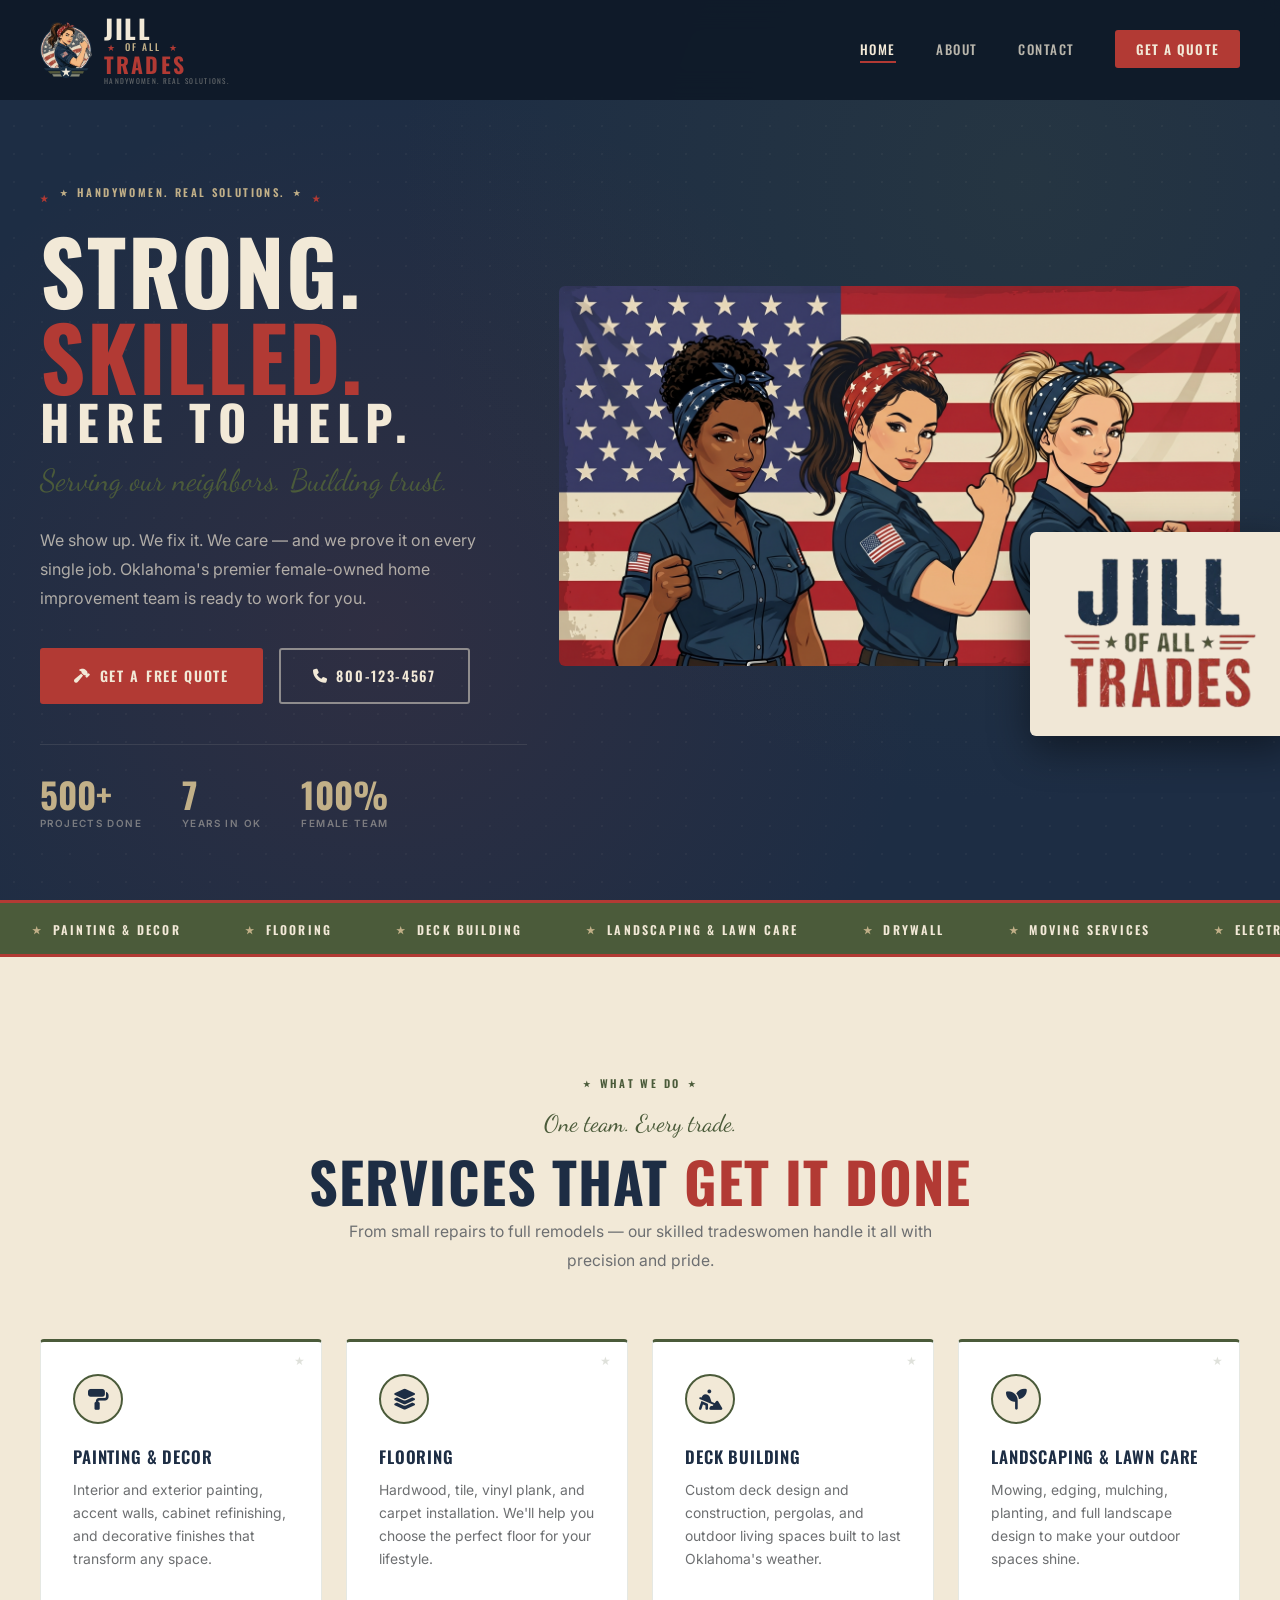
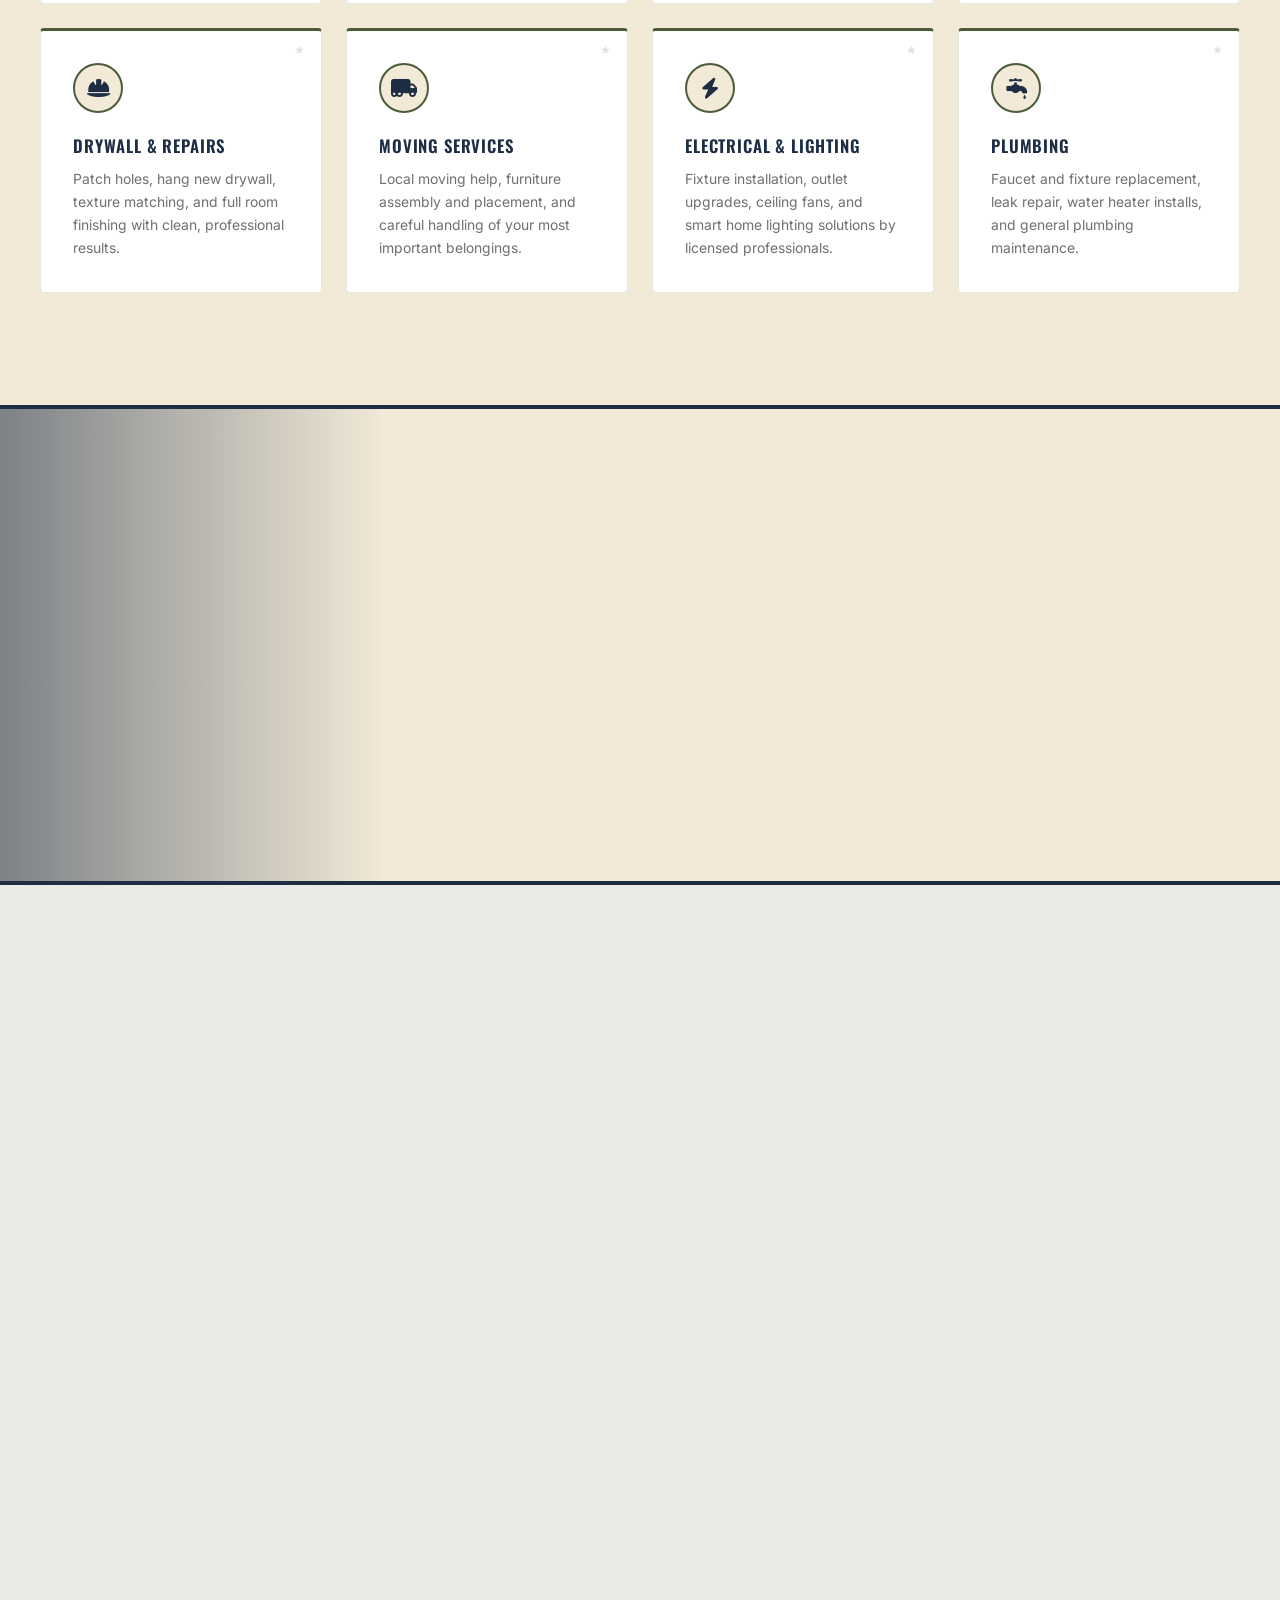
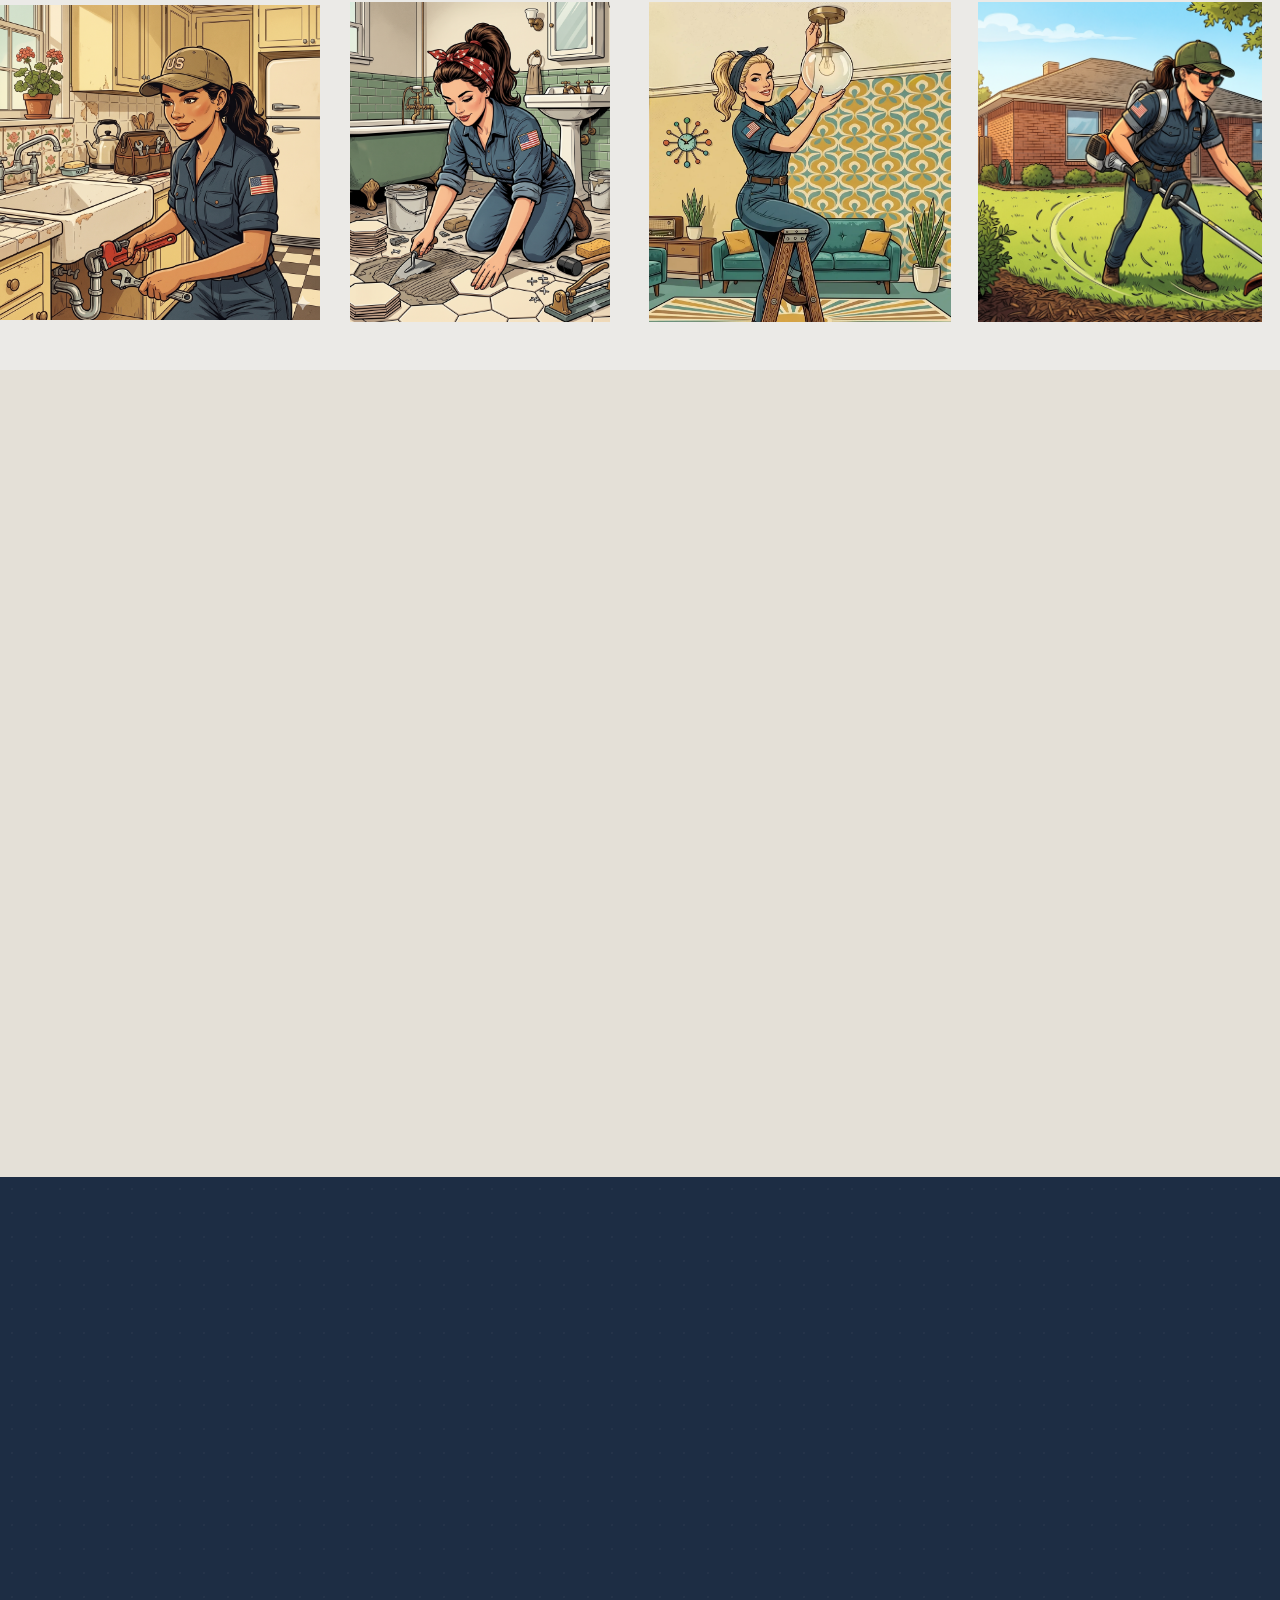
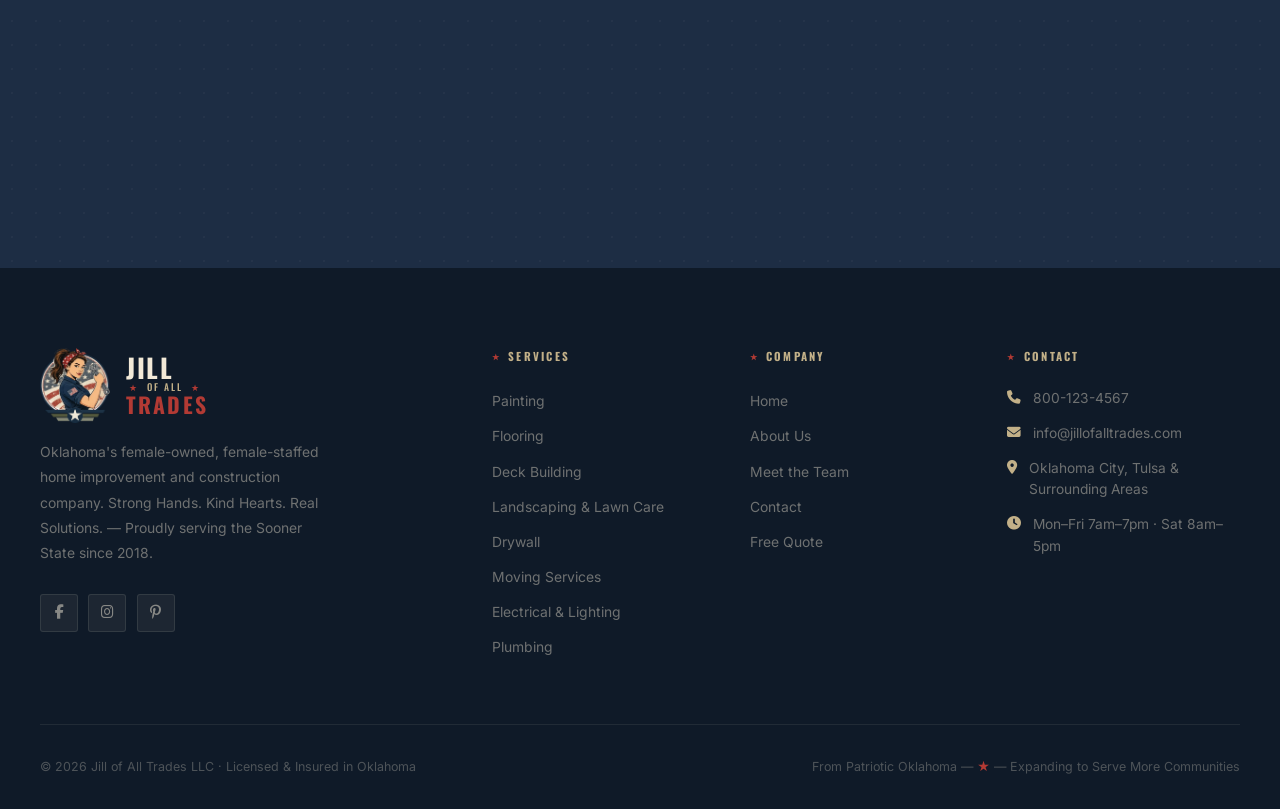
==== commit 3fd017c4: "Add cache-busting version query to CSS link (?v=3) Forces all browsers to fetch the latest styles.cs" ====
--- a/index.html
+++ b/index.html
@@ -9,7 +9,7 @@
   <link rel="preconnect" href="https://fonts.gstatic.com" crossorigin>
   <link href="https://fonts.googleapis.com/css2?family=Oswald:wght@400;500;600;700&family=Dancing+Script:wght@700&family=Inter:wght@300;400;500;600;700&display=swap" rel="stylesheet">
   <link rel="stylesheet" href="https://cdnjs.cloudflare.com/ajax/libs/font-awesome/6.5.0/css/all.min.css">
-  <link rel="stylesheet" href="styles.css">
+  <link rel="stylesheet" href="styles.css?v=3">
 </head>
 <body>
 
--- a/styles.css
+++ b/styles.css
@@ -350,9 +350,18 @@
   .contact-grid { grid-template-columns:1fr; }
   .form-row { grid-template-columns:1fr; }
   .footer-bottom { flex-direction:column; gap:.75rem; text-align:center; }
+  /* Nav: compact logo for mobile so hamburger always has room */
+  .logo-of-all, .logo-tag { display:none; }
+  .logo-jill { font-size:1.2rem; }
+  .logo-trades { font-size:1rem; }
+  .nav-logo-img { height:34px; width:auto; }
+  .hamburger { flex-shrink:0; }
+  /* Page hero: increase min-height so flex-end content clears the navbar */
+  .page-hero { min-height:500px; }
 }
 @media (max-width:540px) {
   .nav-container { padding:1rem 1.5rem; }
+  .nav-logo-img { height:30px; width:auto; }
   .section-inner { padding:0 1.5rem; }
   .photo-strip { height:auto; }
   .values-grid { grid-template-columns:1fr; }
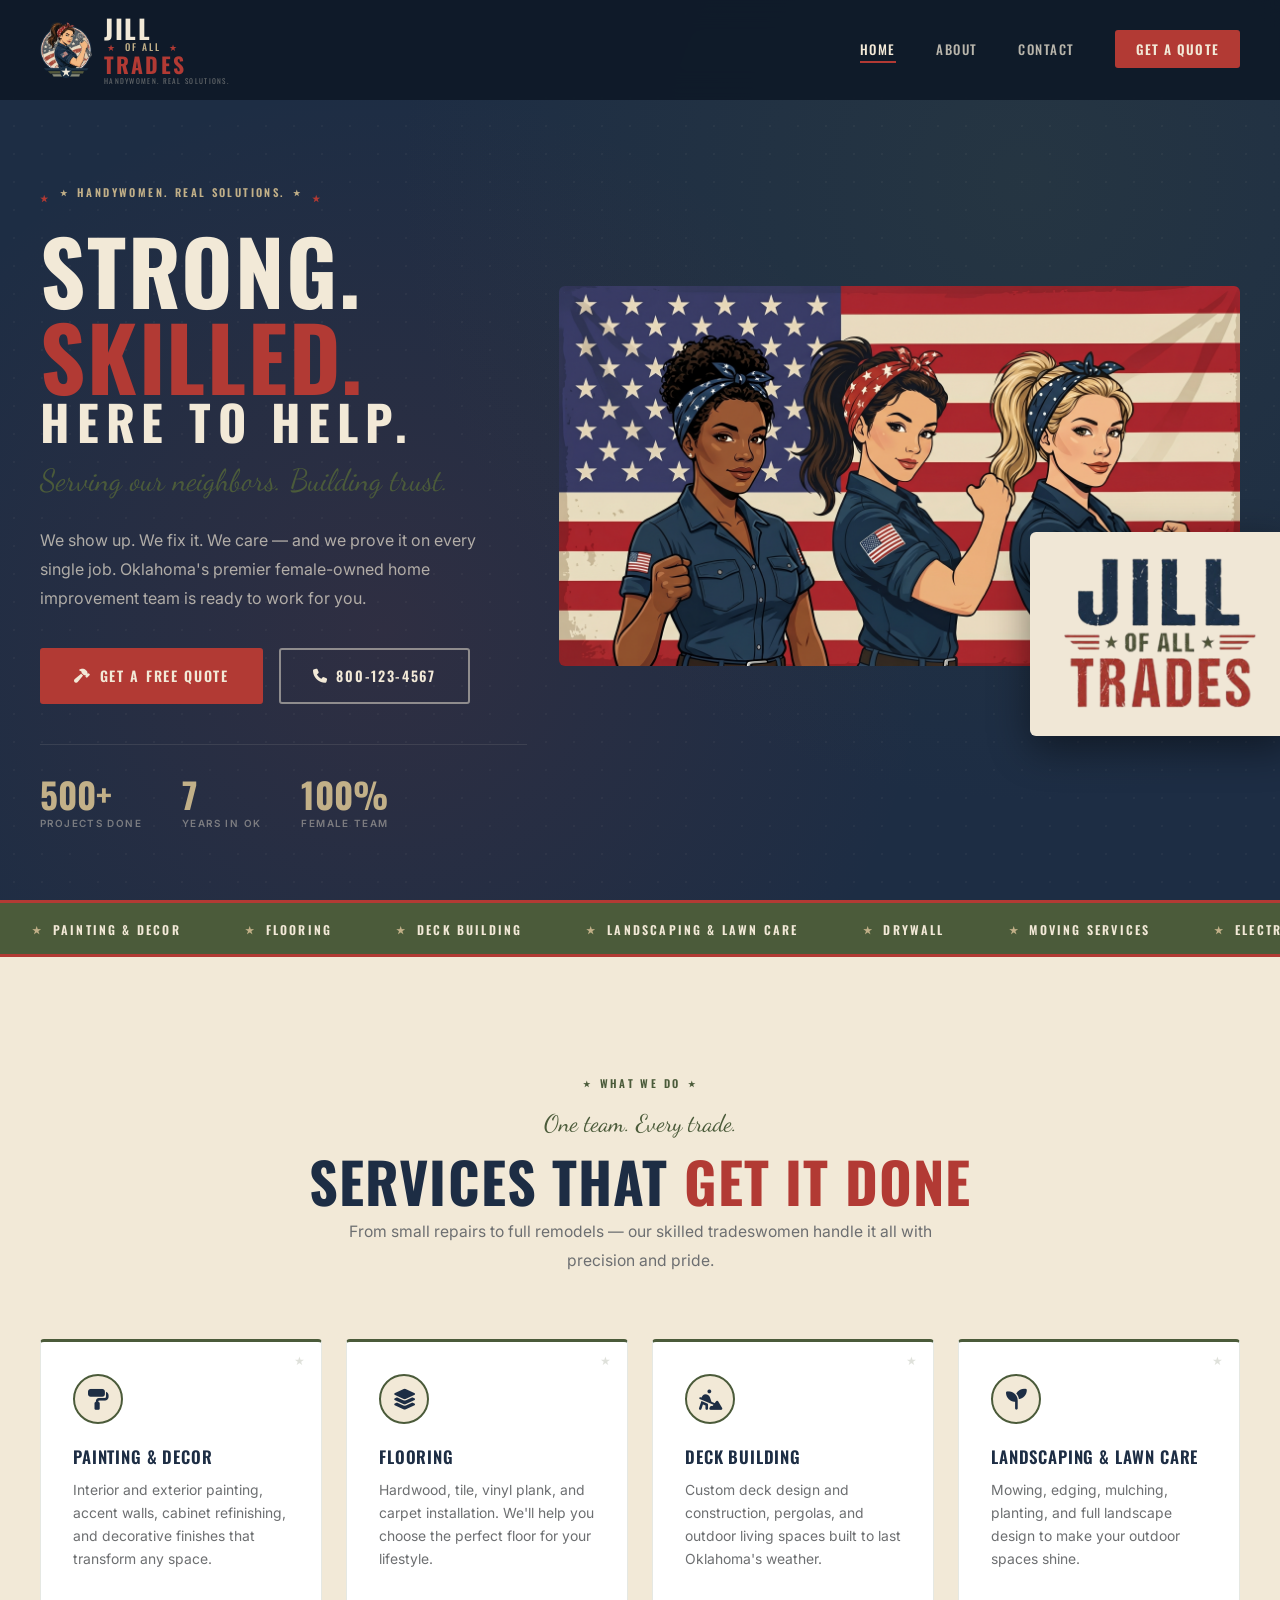
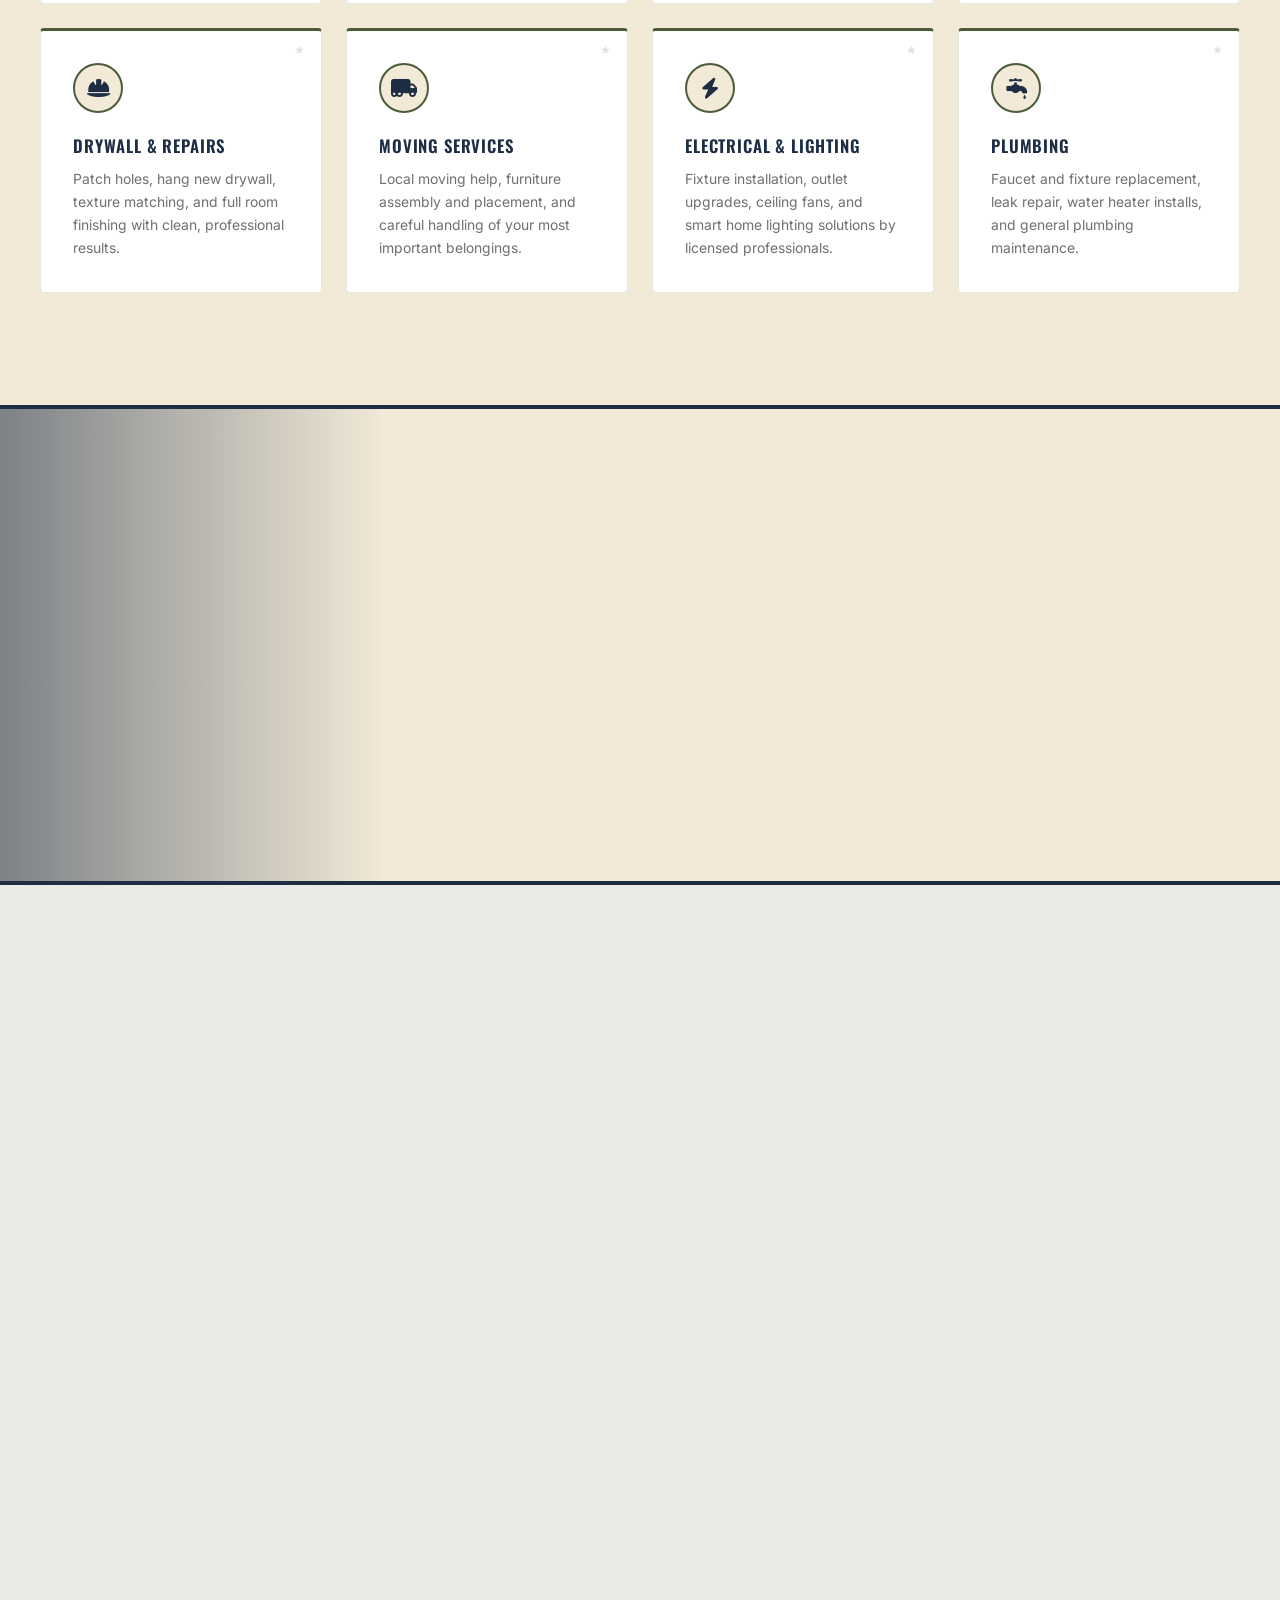
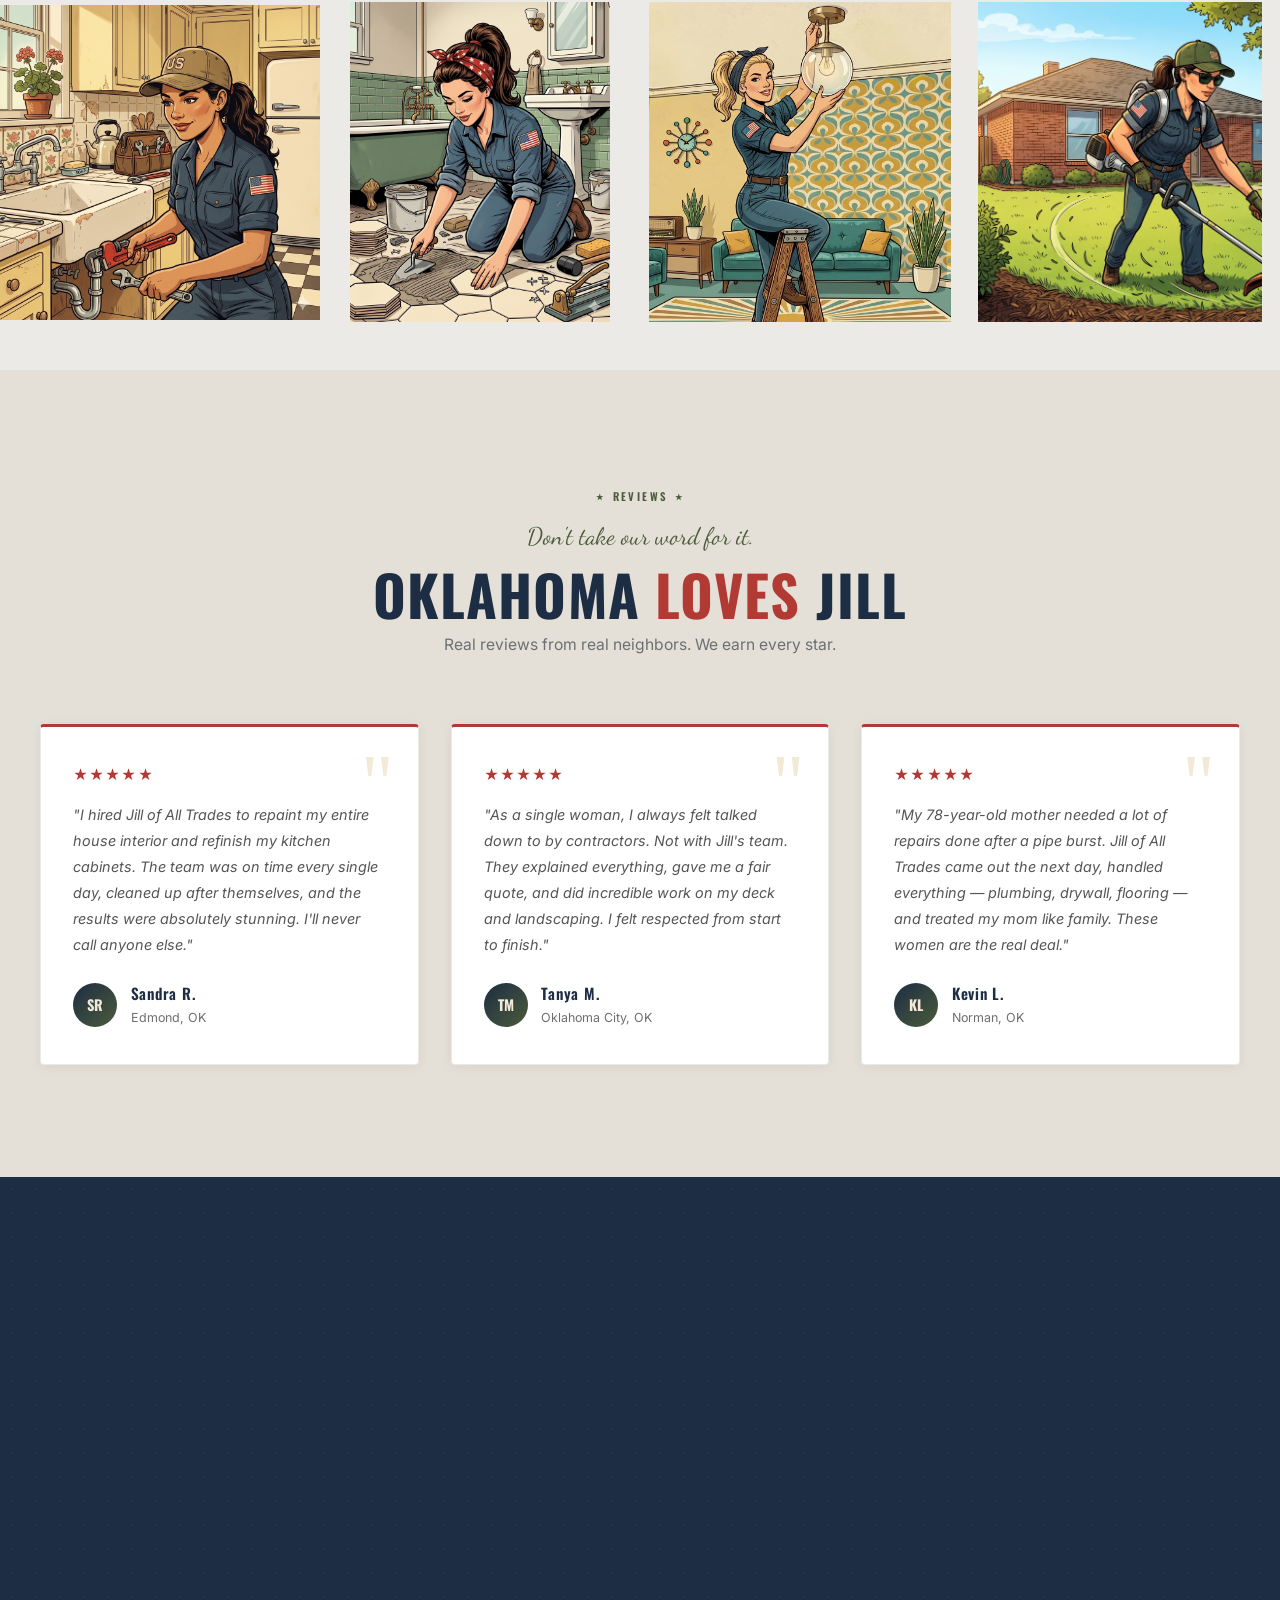
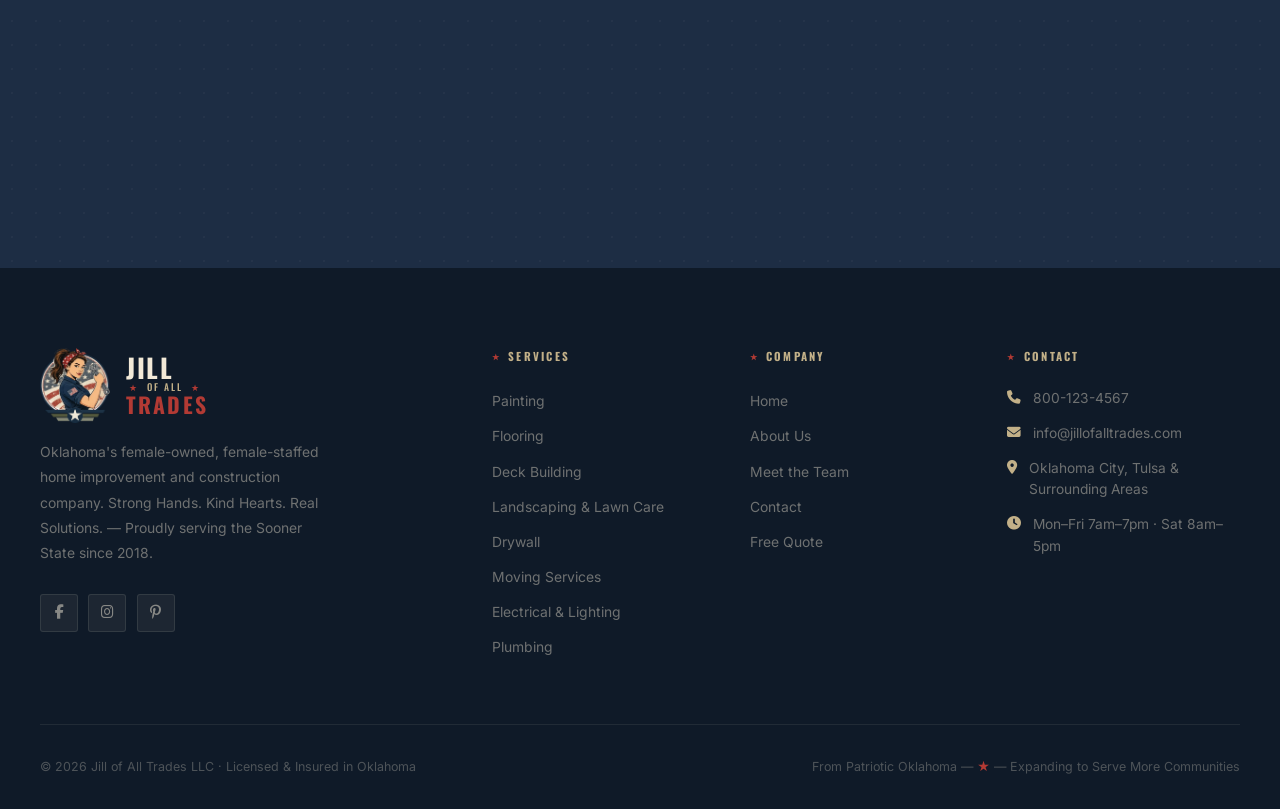
==== commit 66b0d924: "Fix mobile horizontal overflow: nav drawer uses transform instead of right offset - Change .nav-link" ====
--- a/index.html
+++ b/index.html
@@ -9,7 +9,7 @@
   <link rel="preconnect" href="https://fonts.gstatic.com" crossorigin>
   <link href="https://fonts.googleapis.com/css2?family=Oswald:wght@400;500;600;700&family=Dancing+Script:wght@700&family=Inter:wght@300;400;500;600;700&display=swap" rel="stylesheet">
   <link rel="stylesheet" href="https://cdnjs.cloudflare.com/ajax/libs/font-awesome/6.5.0/css/all.min.css">
-  <link rel="stylesheet" href="styles.css?v=3">
+  <link rel="stylesheet" href="styles.css?v=4">
 </head>
 <body>
 
--- a/styles.css
+++ b/styles.css
@@ -19,7 +19,7 @@
 }
 
 *, *::before, *::after { margin: 0; padding: 0; box-sizing: border-box; }
-html { scroll-behavior: smooth; }
+html { scroll-behavior: smooth; overflow-x: hidden; }
 body { font-family: 'Inter', sans-serif; color: var(--dark); background: var(--ivory); overflow-x: hidden; line-height: 1.6; }
 
 @keyframes kenBurns { from { transform:scale(1.08); } to { transform:scale(1); } }
@@ -326,8 +326,8 @@
   .page-hero-bg--contact { background-position:left center !important; }
   .cta-banner .btn-ivory { background:var(--red); border-color:var(--red); color:var(--ivory); }
   .hamburger { display:flex; }
-  .nav-links { position:fixed; top:0; right:-100%; height:100vh; width:290px; background:var(--navy-dark); flex-direction:column; justify-content:center; align-items:center; gap:2rem; transition:right .42s cubic-bezier(.4,0,.2,1); z-index:10000; border-left:1px solid rgba(242,233,215,.06); }
-  .nav-links.open { right:0; }
+  .nav-links { position:fixed; top:0; right:0; height:100vh; width:290px; background:var(--navy-dark); flex-direction:column; justify-content:center; align-items:center; gap:2rem; transform:translateX(100%); transition:transform .42s cubic-bezier(.4,0,.2,1); z-index:10000; border-left:1px solid rgba(242,233,215,.06); }
+  .nav-links.open { transform:translateX(0); }
   .nav-links a { font-size:1rem; }
   .hero-inner { grid-template-columns:1fr; padding-top:80px; gap:0.5rem; }
   .hero-image { order:1; max-height:45vh; }
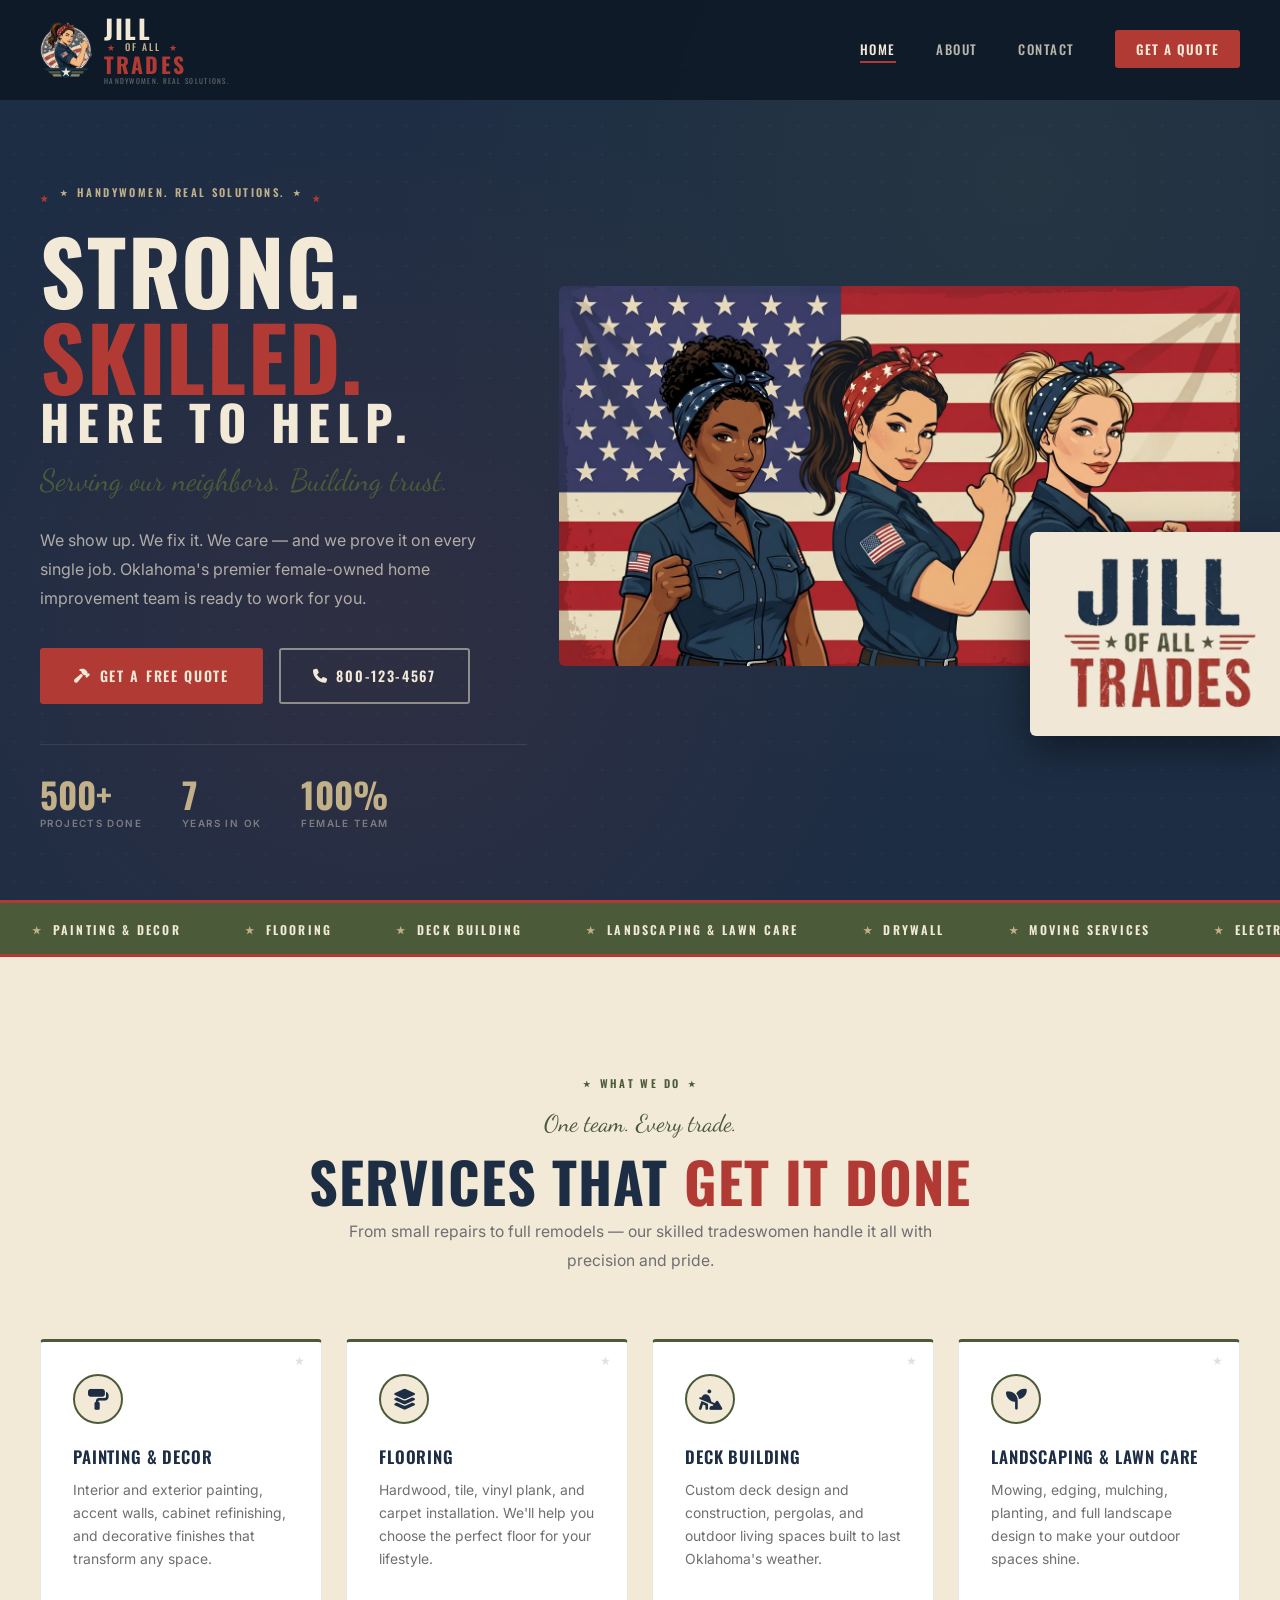
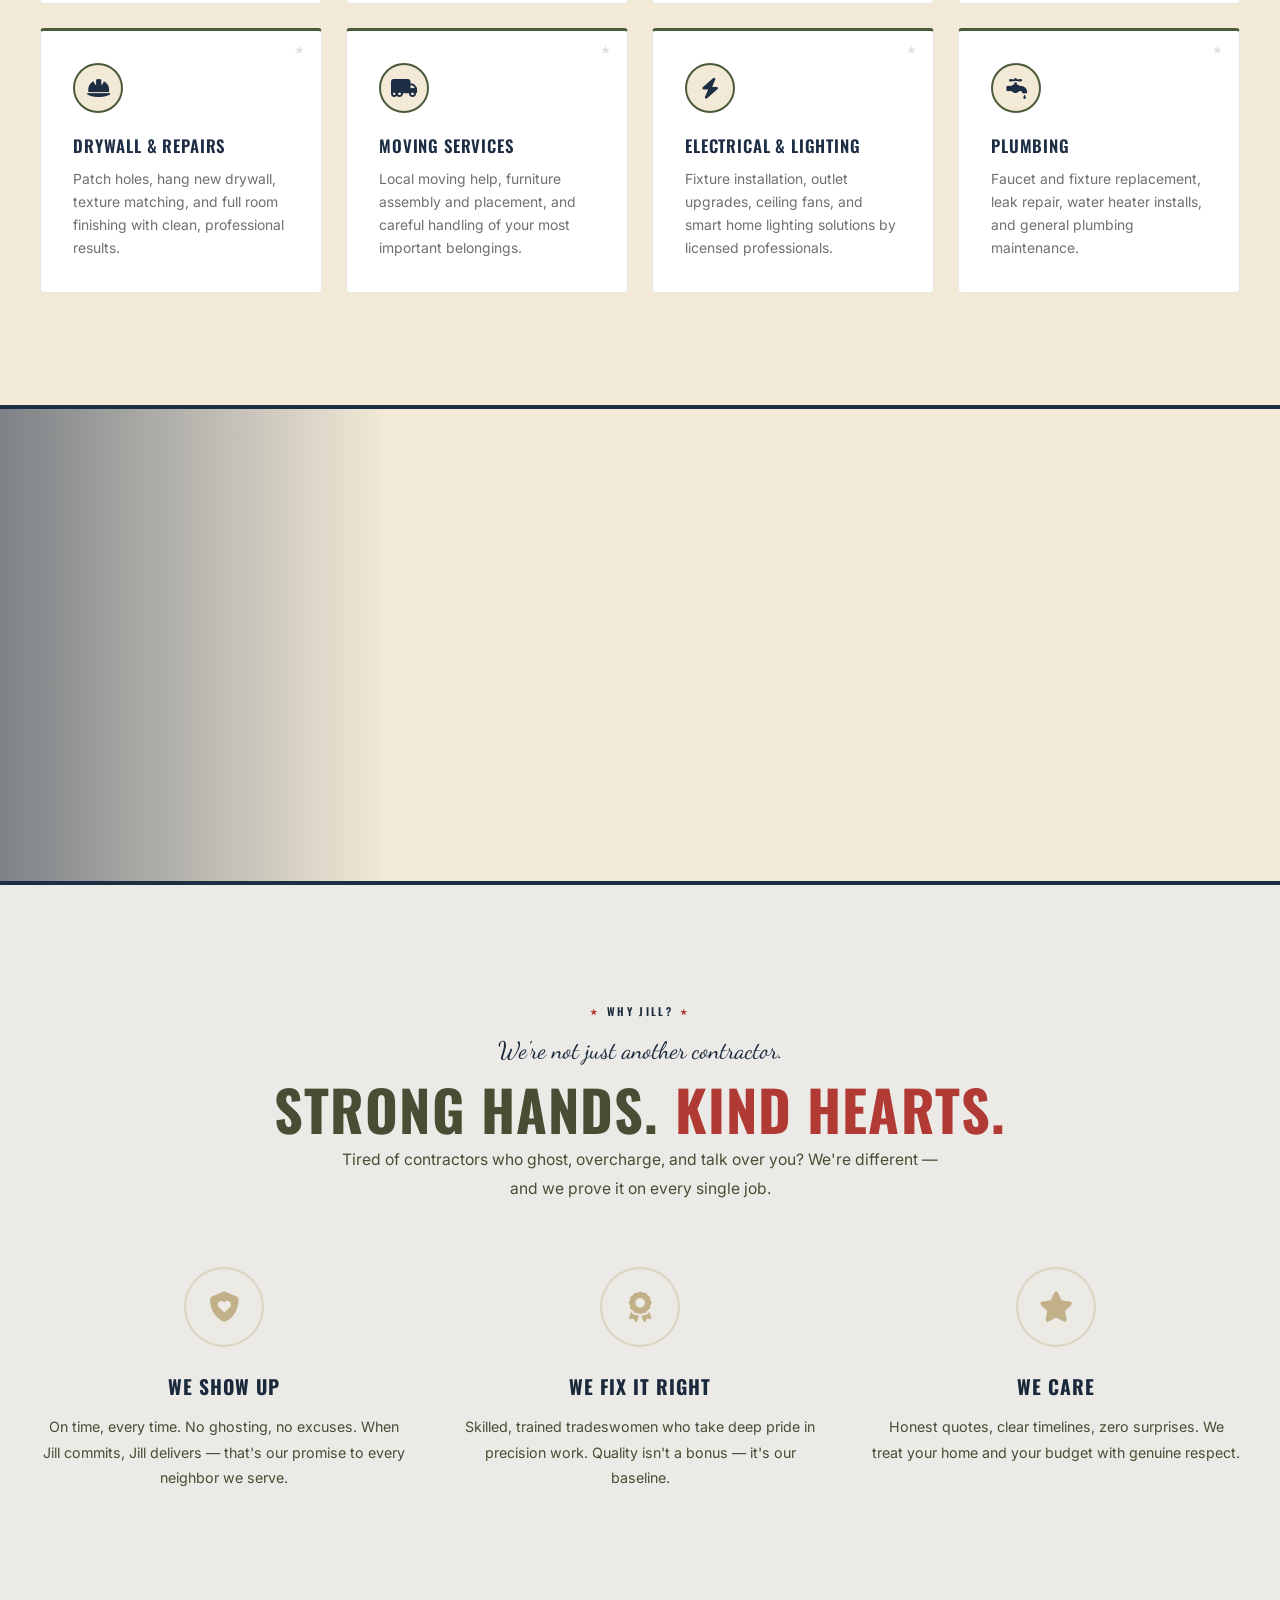
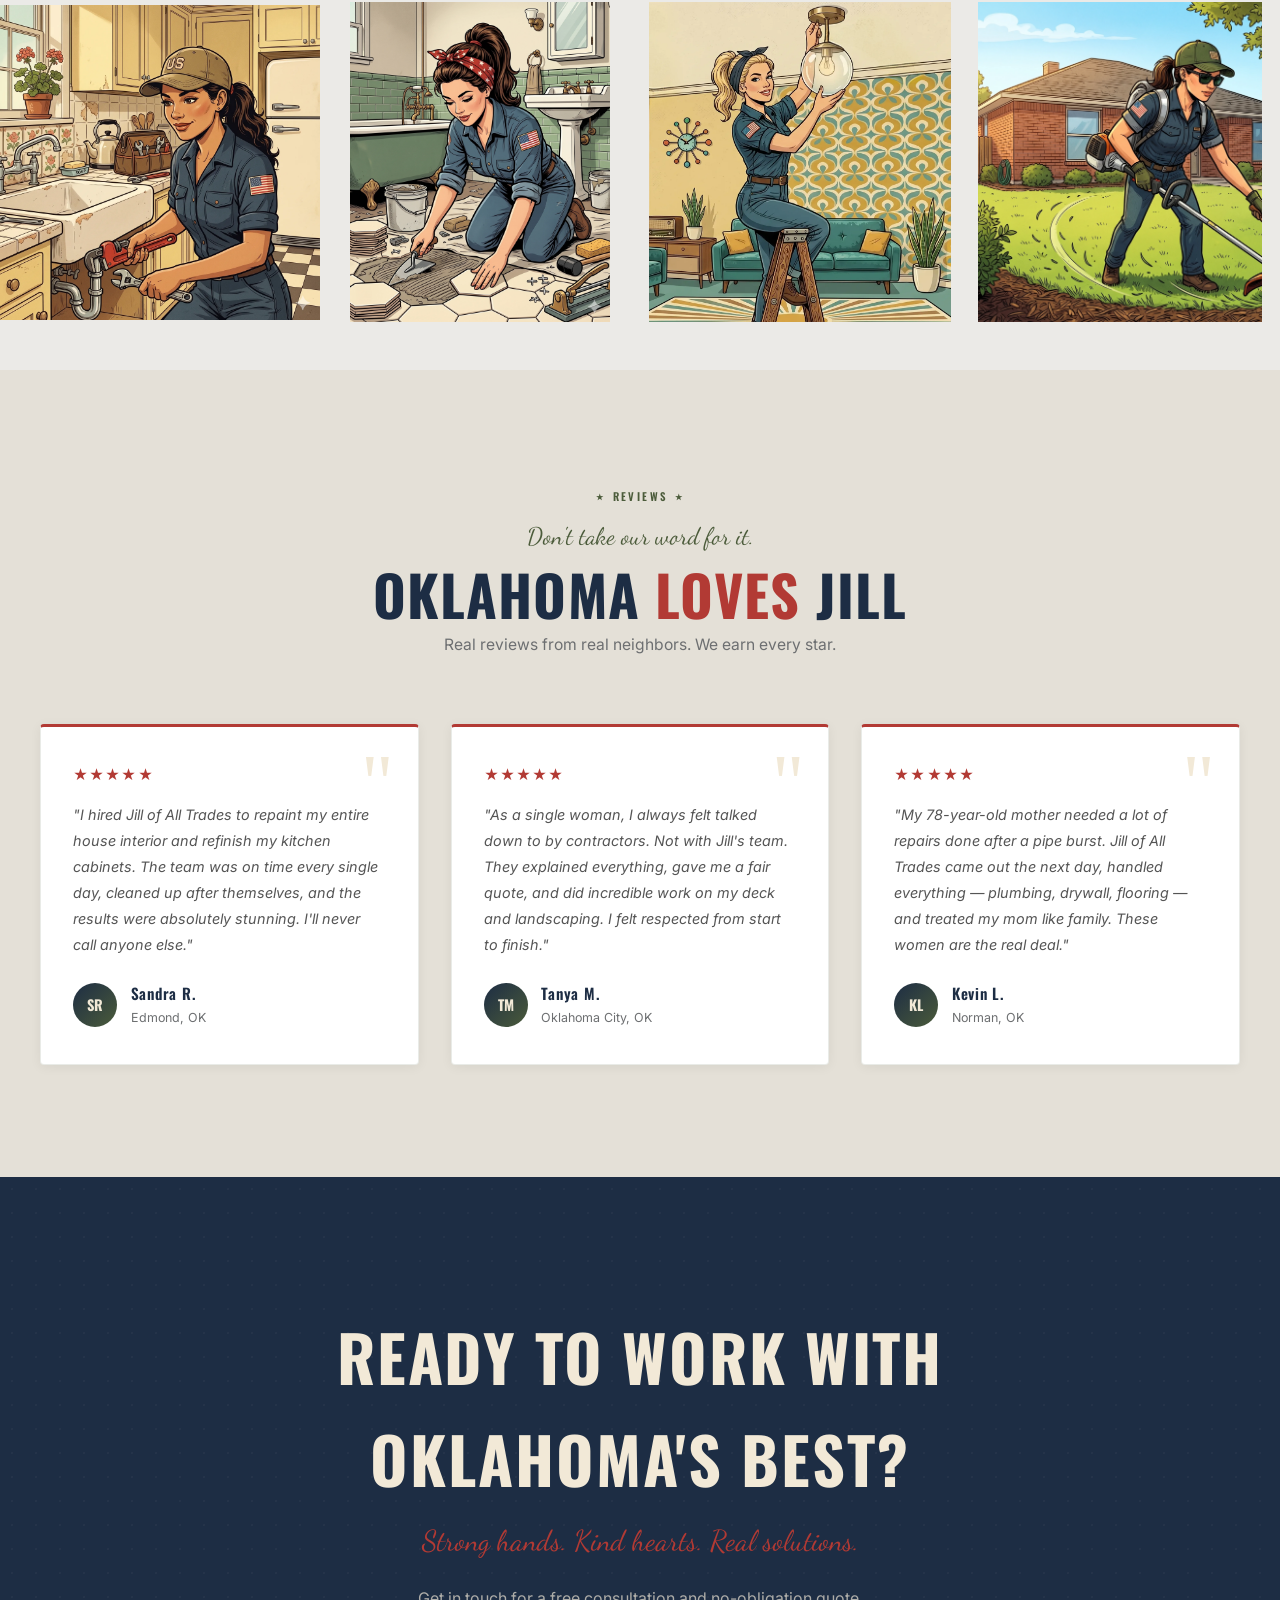
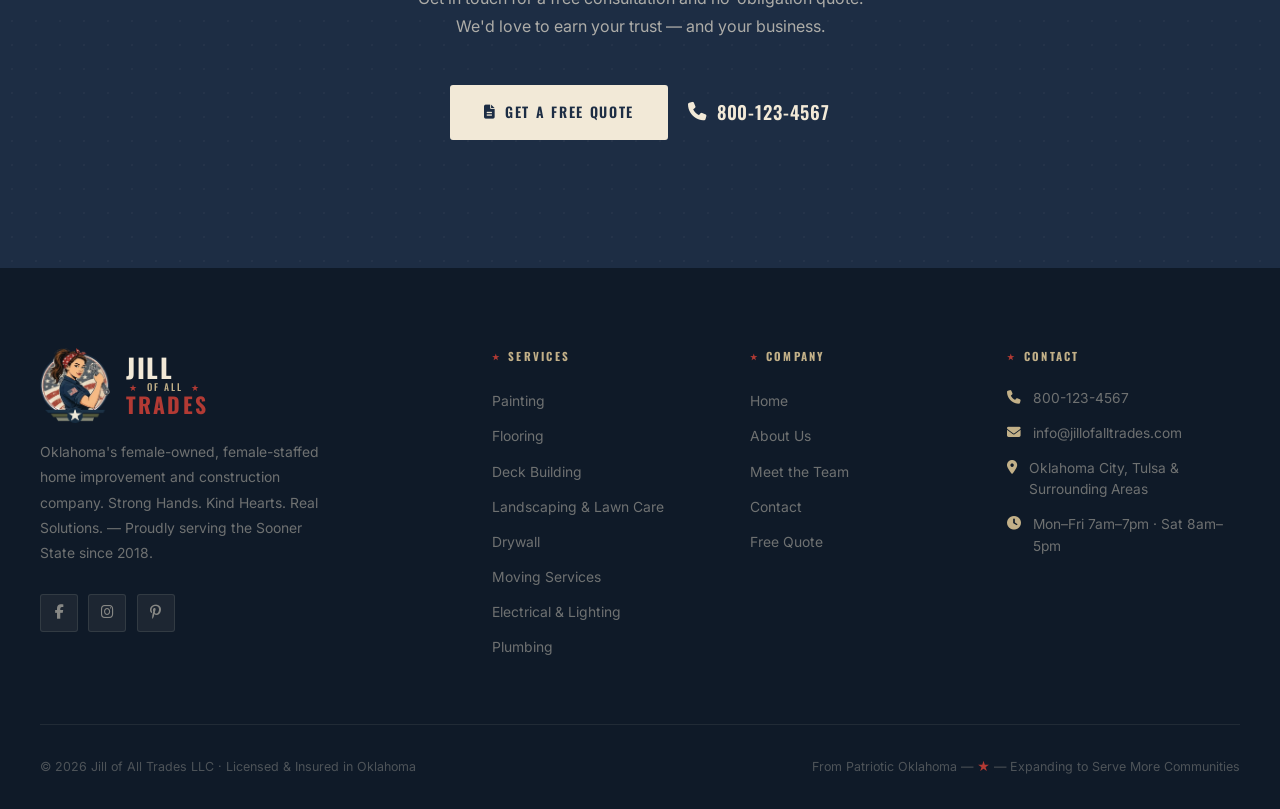
==== commit b855938a: "Convert all images to WebP — 95% size reduction (143 MB → 7.2 MB) - Generated .webp versions of all " ====
--- a/index.html
+++ b/index.html
@@ -1,4 +1,4 @@
-<!DOCTYPE html>
+﻿<!DOCTYPE html>
 <html lang="en">
 <head>
   <meta charset="UTF-8">
@@ -17,7 +17,7 @@
   <nav id="navbar">
     <div class="nav-container">
       <div class="nav-brand">
-        <img src="assets/Logo on Transparent.png" alt="Jill of All Trades" class="nav-logo-img">
+        <img src="assets/Logo on Transparent.webp" alt="Jill of All Trades" class="nav-logo-img">
         <a href="index.html" class="logo">
           <span class="logo-jill">JILL</span>
           <span class="logo-of-all"><span class="s">★</span> OF ALL <span class="s">★</span></span>
@@ -65,8 +65,8 @@
         </div>
       </div>
       <div class="hero-image">
-        <img src="assets/team.png" alt="Jill of All Trades — Handywomen. Real Solutions.">
-        <img src="assets/Hero-2.png" alt="Jill of All Trades" class="hero-img-secondary">
+        <img src="assets/team.webp" alt="Jill of All Trades — Handywomen. Real Solutions.">
+        <img src="assets/Hero-2.webp" alt="Jill of All Trades" class="hero-img-secondary">
       </div>
     </div>
   </section>
@@ -148,7 +148,7 @@
   </section>
 
   <!-- SERVICE MASCOTS BAND -->
-  <div class="mascots-band" style="background-image:url('assets/tile.png');">
+  <div class="mascots-band" style="background-image:url('assets/tile.webp');">
     <div class="mascots-overlay"></div>
   </div>
 
@@ -184,19 +184,19 @@
   <!-- PHOTO STRIP -->
   <div class="photo-strip" aria-hidden="true">
     <div class="photo-item">
-      <img src="assets/plumbing repairs.png" alt="Plumbing Repairs" loading="lazy">
+      <img src="assets/plumbing repairs.webp" alt="Plumbing Repairs" loading="lazy">
       <div class="photo-overlay"><span>Plumbing Repairs</span></div>
     </div>
     <div class="photo-item">
-      <img src="assets/construction.png" alt="Construction &amp; Remodeling" loading="lazy">
+      <img src="assets/construction.webp" alt="Construction &amp; Remodeling" loading="lazy">
       <div class="photo-overlay"><span>Construction &amp; Remodeling</span></div>
     </div>
     <div class="photo-item">
-      <img src="assets/elec.png" alt="Lighting &amp; Electrical" loading="lazy">
+      <img src="assets/elec.webp" alt="Lighting &amp; Electrical" loading="lazy">
       <div class="photo-overlay"><span>Lighting &amp; Electrical</span></div>
     </div>
     <div class="photo-item">
-      <img src="assets/landscape image 2.png" alt="Landscaping &amp; Mowing" loading="lazy">
+      <img src="assets/landscape image 2.webp" alt="Landscaping &amp; Mowing" loading="lazy">
       <div class="photo-overlay"><span>Landscaping &amp; Mowing</span></div>
     </div>
   </div>
@@ -250,7 +250,7 @@
 
   <!-- CTA BANNER -->
   <section class="cta-banner">
-    <div class="cta-banner-bg cta-banner-bg--home" style="background-image:url('assets/bottom banner.png');"></div>
+    <div class="cta-banner-bg cta-banner-bg--home" style="background-image:url('assets/bottom banner.webp');"></div>
     <div class="section-inner">
       <div class="cta-banner-content animate-on-scroll">
         <h2>Ready to Work With<br>Oklahoma's Best?</h2>
@@ -270,7 +270,7 @@
       <div class="footer-grid">
         <div class="footer-brand">
           <div class="footer-logo-row">
-            <img src="assets/Logo on Transparent.png" alt="Jill of All Trades" class="footer-brand-img">
+            <img src="assets/Logo on Transparent.webp" alt="Jill of All Trades" class="footer-brand-img">
             <a href="index.html" class="logo">
               <span class="logo-jill">JILL</span>
               <span class="logo-of-all"><span class="s">★</span> OF ALL <span class="s">★</span></span>
